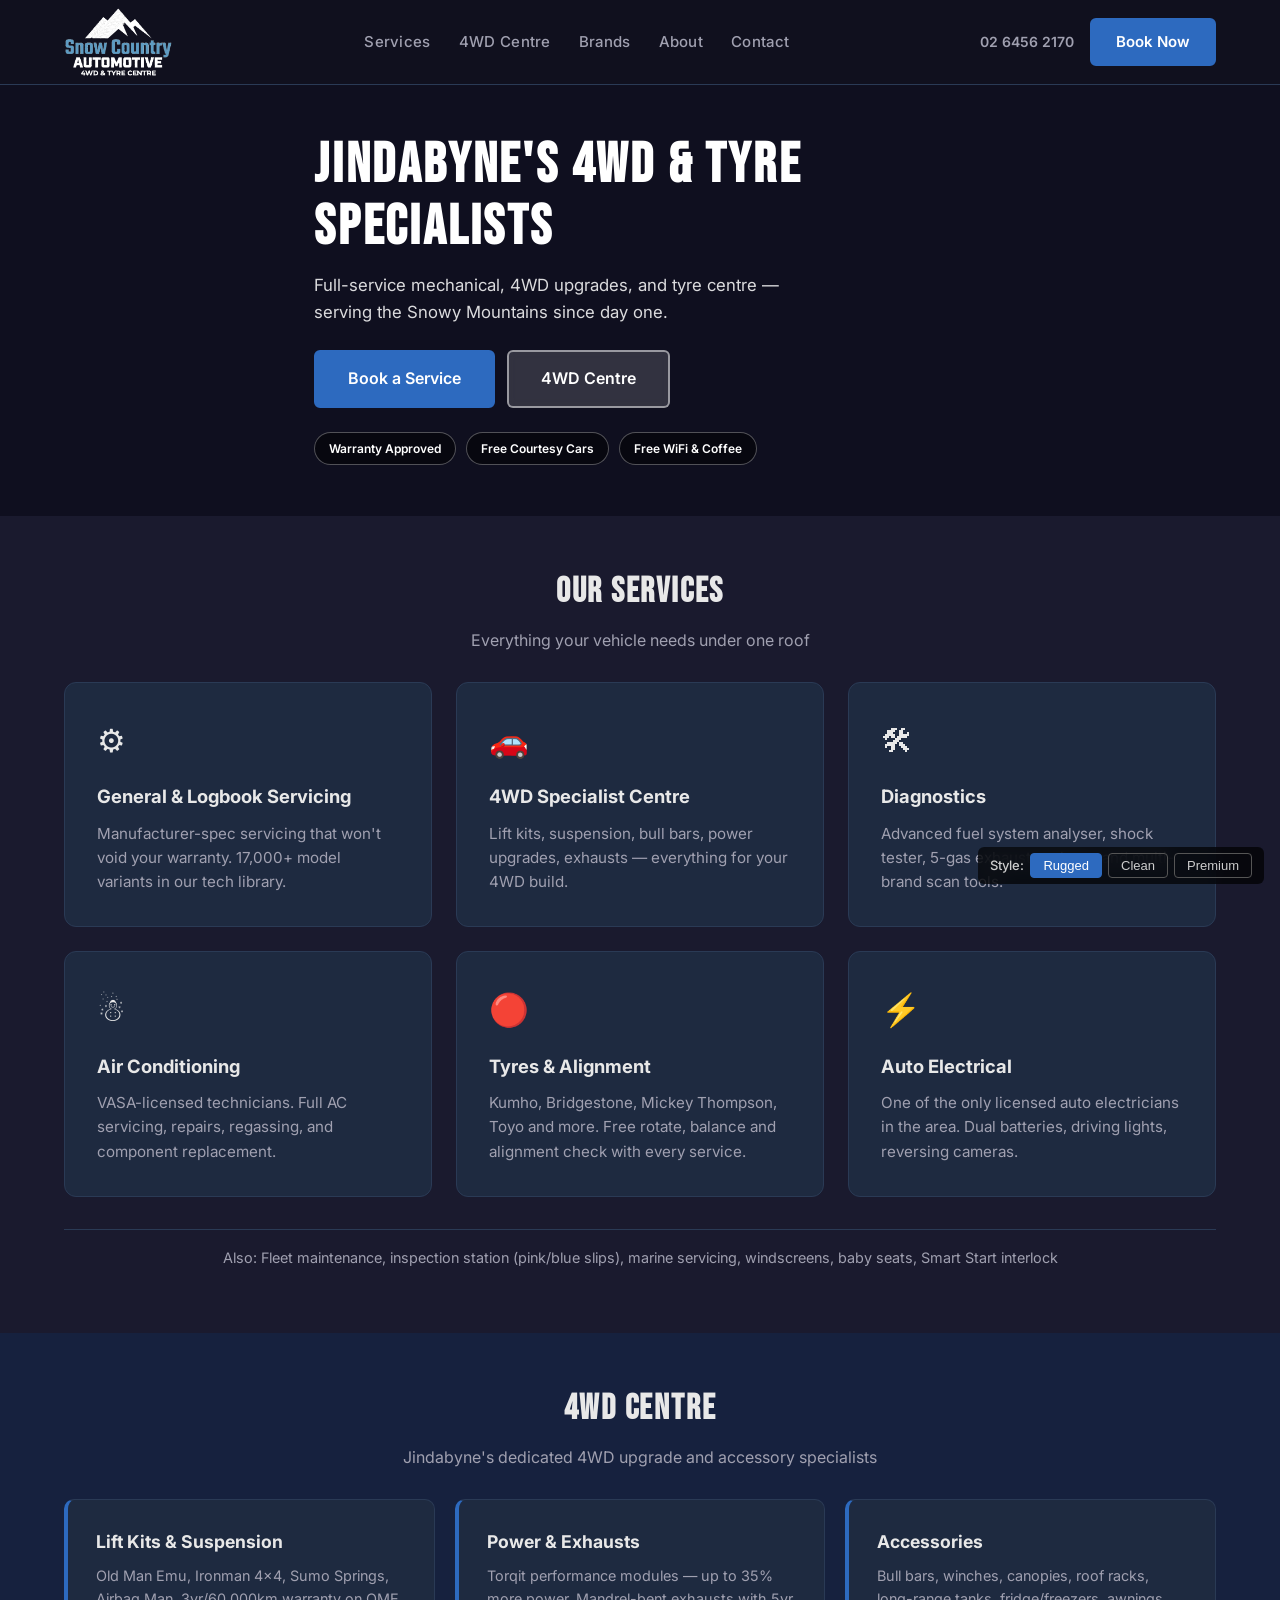
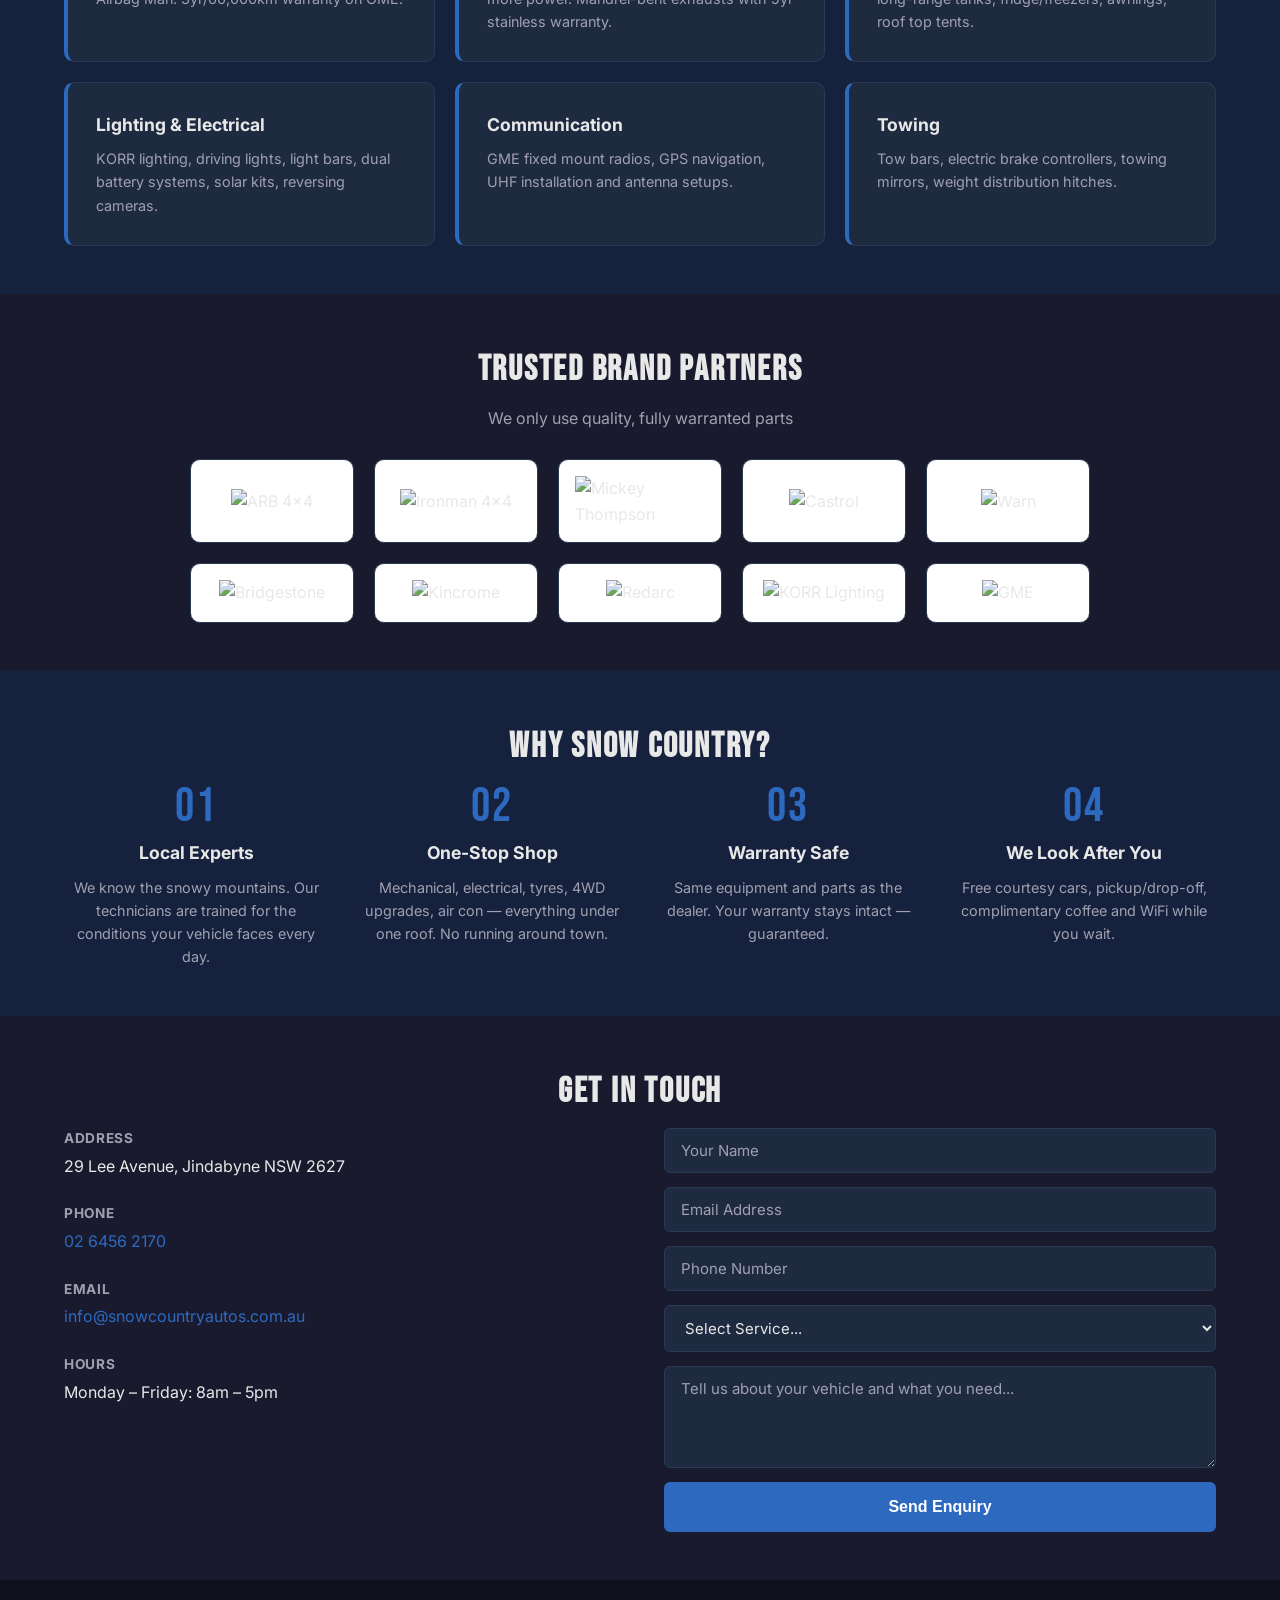
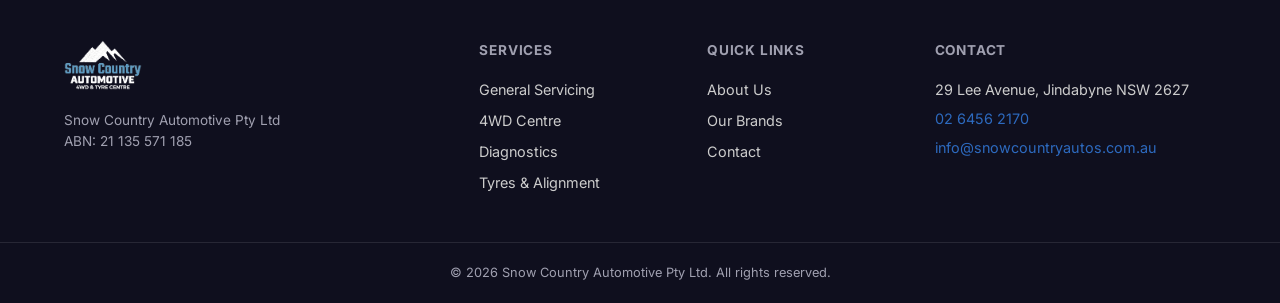
==== index.html @ 6c9a70df "Mentor review: bigger logo, tighter spacing, snowy hero, visible badges/buttons, fix broken logos" ====
<!DOCTYPE html>
<html lang="en">
<head>
  <meta charset="UTF-8">
  <meta name="viewport" content="width=device-width, initial-scale=1.0">
  <title>Snow Country Automotive — 4WD & Tyre Centre</title>
  <link rel="preconnect" href="https://fonts.googleapis.com">
  <link href="https://fonts.googleapis.com/css2?family=Inter:wght@400;500;600;700;800&family=Bebas+Neue&family=Montserrat:wght@400;600;700;800&display=swap" rel="stylesheet">
  <link rel="stylesheet" href="styles.css">
</head>
<body data-theme="rugged">

  <!-- Theme Switcher -->
  <div class="theme-switcher">
    <span class="theme-label">Style:</span>
    <button class="theme-btn active" data-theme="rugged">Rugged</button>
    <button class="theme-btn" data-theme="clean">Clean</button>
    <button class="theme-btn" data-theme="premium">Premium</button>
  </div>

  <!-- Header -->
  <header class="site-header">
    <div class="container header-inner">
      <a href="/" class="logo">
        <img src="assets/logo-white.png" alt="Snow Country Automotive" class="logo-img">
      </a>
      <nav class="main-nav">
        <a href="#services">Services</a>
        <a href="#4wd">4WD Centre</a>
        <a href="#brands">Brands</a>
        <a href="#about">About</a>
        <a href="#contact">Contact</a>
      </nav>
      <div class="header-cta">
        <a href="tel:0264562170" class="phone-link">02 6456 2170</a>
        <a href="#contact" class="btn btn-primary">Book Now</a>
      </div>
      <button class="mobile-menu-btn" aria-label="Menu">
        <span></span><span></span><span></span>
      </button>
    </div>
  </header>

  <!-- Hero -->
  <section class="hero">
    <div class="hero-overlay"></div>
    <div class="container hero-content">
      <h1 class="hero-title">Jindabyne's 4WD &amp; Tyre Specialists</h1>
      <p class="hero-subtitle">Full-service mechanical, 4WD upgrades, and tyre centre — serving the Snowy Mountains since day one.</p>
      <div class="hero-actions">
        <a href="#contact" class="btn btn-primary btn-lg">Book a Service</a>
        <a href="#4wd" class="btn btn-outline btn-lg">4WD Centre</a>
      </div>
      <div class="hero-badges">
        <div class="badge">Warranty Approved</div>
        <div class="badge">Free Courtesy Cars</div>
        <div class="badge">Free WiFi & Coffee</div>
      </div>
    </div>
  </section>

  <!-- Services -->
  <section id="services" class="section">
    <div class="container">
      <h2 class="section-title">Our Services</h2>
      <p class="section-subtitle">Everything your vehicle needs under one roof</p>
      <div class="services-grid">
        <div class="service-card">
          <div class="service-icon">&#9881;</div>
          <h3>General &amp; Logbook Servicing</h3>
          <p>Manufacturer-spec servicing that won't void your warranty. 17,000+ model variants in our tech library.</p>
        </div>
        <div class="service-card">
          <div class="service-icon">&#128663;</div>
          <h3>4WD Specialist Centre</h3>
          <p>Lift kits, suspension, bull bars, power upgrades, exhausts — everything for your 4WD build.</p>
        </div>
        <div class="service-card">
          <div class="service-icon">&#128736;</div>
          <h3>Diagnostics</h3>
          <p>Advanced fuel system analyser, shock tester, 5-gas exhaust analyser, and multi-brand scan tools.</p>
        </div>
        <div class="service-card">
          <div class="service-icon">&#9731;</div>
          <h3>Air Conditioning</h3>
          <p>VASA-licensed technicians. Full AC servicing, repairs, regassing, and component replacement.</p>
        </div>
        <div class="service-card">
          <div class="service-icon">&#128308;</div>
          <h3>Tyres &amp; Alignment</h3>
          <p>Kumho, Bridgestone, Mickey Thompson, Toyo and more. Free rotate, balance and alignment check with every service.</p>
        </div>
        <div class="service-card">
          <div class="service-icon">&#9889;</div>
          <h3>Auto Electrical</h3>
          <p>One of the only licensed auto electricians in the area. Dual batteries, driving lights, reversing cameras.</p>
        </div>
      </div>
      <div class="services-more">
        <p>Also: Fleet maintenance, inspection station (pink/blue slips), marine servicing, windscreens, baby seats, Smart Start interlock</p>
      </div>
    </div>
  </section>

  <!-- 4WD Centre -->
  <section id="4wd" class="section section-alt">
    <div class="container">
      <h2 class="section-title">4WD Centre</h2>
      <p class="section-subtitle">Jindabyne's dedicated 4WD upgrade and accessory specialists</p>
      <div class="fourwd-grid">
        <div class="fourwd-card">
          <h3>Lift Kits &amp; Suspension</h3>
          <p>Old Man Emu, Ironman 4x4, Sumo Springs, Airbag Man. 3yr/60,000km warranty on OME.</p>
        </div>
        <div class="fourwd-card">
          <h3>Power &amp; Exhausts</h3>
          <p>Torqit performance modules — up to 35% more power. Mandrel-bent exhausts with 5yr stainless warranty.</p>
        </div>
        <div class="fourwd-card">
          <h3>Accessories</h3>
          <p>Bull bars, winches, canopies, roof racks, long-range tanks, fridge/freezers, awnings, roof top tents.</p>
        </div>
        <div class="fourwd-card">
          <h3>Lighting &amp; Electrical</h3>
          <p>KORR lighting, driving lights, light bars, dual battery systems, solar kits, reversing cameras.</p>
        </div>
        <div class="fourwd-card">
          <h3>Communication</h3>
          <p>GME fixed mount radios, GPS navigation, UHF installation and antenna setups.</p>
        </div>
        <div class="fourwd-card">
          <h3>Towing</h3>
          <p>Tow bars, electric brake controllers, towing mirrors, weight distribution hitches.</p>
        </div>
      </div>
    </div>
  </section>

  <!-- Brands -->
  <section id="brands" class="section">
    <div class="container">
      <h2 class="section-title">Trusted Brand Partners</h2>
      <p class="section-subtitle">We only use quality, fully warranted parts</p>
      <div class="brands-grid">
        <div class="brand-item">
          <img src="https://www.snowcountryautos.com.au/wp-content/uploads/2015/06/arb-logo.jpg" alt="ARB 4x4">
        </div>
        <div class="brand-item">
          <img src="https://www.snowcountryautos.com.au/wp-content/uploads/2015/06/ironman-4x4-logo.jpg" alt="Ironman 4x4">
        </div>
        <div class="brand-item">
          <img src="https://www.snowcountryautos.com.au/wp-content/uploads/2015/06/mickey-thompson-logo.jpg" alt="Mickey Thompson">
        </div>
        <div class="brand-item">
          <img src="https://www.snowcountryautos.com.au/wp-content/uploads/2015/06/castrol-logo.jpg" alt="Castrol">
        </div>
        <div class="brand-item">
          <img src="https://www.snowcountryautos.com.au/wp-content/uploads/2015/06/warn-logo.jpg" alt="Warn">
        </div>
        <div class="brand-item">
          <img src="https://www.snowcountryautos.com.au/wp-content/uploads/2015/06/bridgestone-logo.jpg" alt="Bridgestone">
        </div>
        <div class="brand-item">
          <img src="https://www.snowcountryautos.com.au/wp-content/uploads/2015/06/kincrome-logo.jpg" alt="Kincrome">
        </div>
        <div class="brand-item">
          <img src="https://www.snowcountryautos.com.au/wp-content/uploads/2015/06/redarc-logo.jpg" alt="Redarc">
        </div>
        <div class="brand-item">
          <img src="https://www.snowcountryautos.com.au/wp-content/uploads/2015/06/korr-logo.jpg" alt="KORR Lighting">
        </div>
        <div class="brand-item">
          <img src="https://www.snowcountryautos.com.au/wp-content/uploads/2015/06/gme-logo.jpg" alt="GME">
        </div>
      </div>
    </div>
  </section>

  <!-- About / Why Choose Us -->
  <section id="about" class="section section-alt">
    <div class="container">
      <h2 class="section-title">Why Snow Country?</h2>
      <div class="why-grid">
        <div class="why-item">
          <div class="why-number">01</div>
          <h3>Local Experts</h3>
          <p>We know the snowy mountains. Our technicians are trained for the conditions your vehicle faces every day.</p>
        </div>
        <div class="why-item">
          <div class="why-number">02</div>
          <h3>One-Stop Shop</h3>
          <p>Mechanical, electrical, tyres, 4WD upgrades, air con — everything under one roof. No running around town.</p>
        </div>
        <div class="why-item">
          <div class="why-number">03</div>
          <h3>Warranty Safe</h3>
          <p>Same equipment and parts as the dealer. Your warranty stays intact — guaranteed.</p>
        </div>
        <div class="why-item">
          <div class="why-number">04</div>
          <h3>We Look After You</h3>
          <p>Free courtesy cars, pickup/drop-off, complimentary coffee and WiFi while you wait.</p>
        </div>
      </div>
    </div>
  </section>

  <!-- Contact -->
  <section id="contact" class="section">
    <div class="container">
      <h2 class="section-title">Get In Touch</h2>
      <div class="contact-grid">
        <div class="contact-info">
          <div class="contact-item">
            <strong>Address</strong>
            <p>29 Lee Avenue, Jindabyne NSW 2627</p>
          </div>
          <div class="contact-item">
            <strong>Phone</strong>
            <p><a href="tel:0264562170">02 6456 2170</a></p>
          </div>
          <div class="contact-item">
            <strong>Email</strong>
            <p><a href="mailto:info@snowcountryautos.com.au">info@snowcountryautos.com.au</a></p>
          </div>
          <div class="contact-item">
            <strong>Hours</strong>
            <p>Monday – Friday: 8am – 5pm</p>
          </div>
        </div>
        <form class="contact-form" onsubmit="event.preventDefault(); alert('Booking form — coming soon!')">
          <input type="text" placeholder="Your Name" required>
          <input type="email" placeholder="Email Address" required>
          <input type="tel" placeholder="Phone Number">
          <select>
            <option value="">Select Service...</option>
            <option>General Service</option>
            <option>Logbook Service</option>
            <option>4WD Upgrade / Accessories</option>
            <option>Tyres & Alignment</option>
            <option>Diagnostics</option>
            <option>Air Conditioning</option>
            <option>Auto Electrical</option>
            <option>Inspection (Pink/Blue Slip)</option>
            <option>Other</option>
          </select>
          <textarea placeholder="Tell us about your vehicle and what you need..." rows="4"></textarea>
          <button type="submit" class="btn btn-primary btn-lg">Send Enquiry</button>
        </form>
      </div>
    </div>
  </section>

  <!-- Footer -->
  <footer class="site-footer">
    <div class="container footer-inner">
      <div class="footer-brand">
        <img src="assets/logo-white.png" alt="Snow Country Automotive" class="footer-logo">
        <p>Snow Country Automotive Pty Ltd<br>ABN: 21 135 571 185</p>
      </div>
      <div class="footer-links">
        <h4>Services</h4>
        <a href="#services">General Servicing</a>
        <a href="#4wd">4WD Centre</a>
        <a href="#services">Diagnostics</a>
        <a href="#services">Tyres & Alignment</a>
      </div>
      <div class="footer-links">
        <h4>Quick Links</h4>
        <a href="#about">About Us</a>
        <a href="#brands">Our Brands</a>
        <a href="#contact">Contact</a>
      </div>
      <div class="footer-contact">
        <h4>Contact</h4>
        <p>29 Lee Avenue, Jindabyne NSW 2627</p>
        <p><a href="tel:0264562170">02 6456 2170</a></p>
        <p><a href="mailto:info@snowcountryautos.com.au">info@snowcountryautos.com.au</a></p>
      </div>
    </div>
    <div class="footer-bottom">
      <div class="container">&copy; 2026 Snow Country Automotive Pty Ltd. All rights reserved.</div>
    </div>
  </footer>

  <script>
    // Theme switcher
    document.querySelectorAll('.theme-btn').forEach(btn => {
      btn.addEventListener('click', () => {
        document.body.setAttribute('data-theme', btn.dataset.theme);
        document.querySelectorAll('.theme-btn').forEach(b => b.classList.remove('active'));
        btn.classList.add('active');
      });
    });

    // Mobile menu
    document.querySelector('.mobile-menu-btn')?.addEventListener('click', function() {
      document.querySelector('.main-nav')?.classList.toggle('open');
      this.classList.toggle('active');
    });
  </script>
</body>
</html>
---- styles.css ----
/* ============================================
   Snow Country Automotive — 3-Theme Mockup
   Themes: Rugged (dark), Clean (light), Premium (bold)
   ============================================ */

/* --- Reset & Base --- */
*, *::before, *::after { box-sizing: border-box; margin: 0; padding: 0; }
html { scroll-behavior: smooth; }
body { font-family: 'Inter', -apple-system, sans-serif; line-height: 1.6; transition: background 0.3s, color 0.3s; }
img { max-width: 100%; height: auto; }
a { text-decoration: none; transition: color 0.2s; }
.container { max-width: 1200px; margin: 0 auto; padding: 0 24px; }

/* --- Theme Variables --- */

/* RUGGED — Dark, mountain, adventure */
[data-theme="rugged"] {
  --bg: #1a1a2e;
  --bg-alt: #16213e;
  --text: #e8e8e8;
  --text-muted: #a0a0b0;
  --primary: #2d6abf;
  --primary-hover: #3b7dd8;
  --accent: #e67e22;
  --card-bg: #1e2a40;
  --card-border: #2a3a55;
  --header-bg: rgba(16, 16, 30, 0.95);
  --hero-overlay: rgba(10, 10, 25, 0.7);
  --footer-bg: #0f0f1e;
  --heading-font: 'Bebas Neue', sans-serif;
  --heading-spacing: 0.05em;
  --badge-bg: rgba(45, 106, 191, 0.2);
  --badge-border: rgba(45, 106, 191, 0.5);
  --input-bg: #1e2a40;
  --input-border: #2a3a55;
}

/* CLEAN — Light, professional, trustworthy */
[data-theme="clean"] {
  --bg: #f8f9fa;
  --bg-alt: #ffffff;
  --text: #2d3436;
  --text-muted: #636e72;
  --primary: #2d6abf;
  --primary-hover: #1e5aaf;
  --accent: #2d6abf;
  --card-bg: #ffffff;
  --card-border: #e0e4e8;
  --header-bg: rgba(255, 255, 255, 0.97);
  --hero-overlay: rgba(0, 0, 0, 0.5);
  --footer-bg: #2d3436;
  --heading-font: 'Montserrat', sans-serif;
  --heading-spacing: -0.01em;
  --badge-bg: rgba(45, 106, 191, 0.1);
  --badge-border: rgba(45, 106, 191, 0.3);
  --input-bg: #ffffff;
  --input-border: #d0d4d8;
}

/* PREMIUM — Bold, high contrast, 4WD brand */
[data-theme="premium"] {
  --bg: #0a0a0a;
  --bg-alt: #141414;
  --text: #ffffff;
  --text-muted: #999999;
  --primary: #ff6b00;
  --primary-hover: #ff8533;
  --accent: #ff6b00;
  --card-bg: #1a1a1a;
  --card-border: #333333;
  --header-bg: rgba(10, 10, 10, 0.97);
  --hero-overlay: rgba(0, 0, 0, 0.6);
  --footer-bg: #050505;
  --heading-font: 'Bebas Neue', sans-serif;
  --heading-spacing: 0.08em;
  --badge-bg: rgba(255, 107, 0, 0.15);
  --badge-border: rgba(255, 107, 0, 0.5);
  --input-bg: #1a1a1a;
  --input-border: #333333;
}

body {
  background: var(--bg);
  color: var(--text);
}

/* --- Theme Switcher --- */
.theme-switcher {
  position: fixed; bottom: 16px; right: 16px; z-index: 1000;
  display: flex; align-items: center; gap: 6px;
  background: rgba(0,0,0,0.7); padding: 6px 12px; border-radius: 6px;
  backdrop-filter: blur(10px); font-size: 12px;
}
.theme-label { color: #ccc; font-size: 13px; font-weight: 500; }
.theme-btn {
  background: transparent; border: 1px solid #555; color: #ccc;
  padding: 4px 12px; border-radius: 4px; cursor: pointer; font-size: 13px;
  transition: all 0.2s;
}
.theme-btn:hover { border-color: #888; color: #fff; }
.theme-btn.active { background: var(--primary); border-color: var(--primary); color: #fff; }

/* --- Header --- */
.site-header {
  position: fixed; top: 0; left: 0; right: 0; z-index: 100;
  background: var(--header-bg); backdrop-filter: blur(12px);
  border-bottom: 1px solid var(--card-border);
}
.header-inner {
  display: flex; align-items: center; justify-content: space-between;
  height: 84px;
}
.logo-img { height: 70px; width: auto; }
.logo { display: flex; align-items: center; }
.main-nav { display: flex; gap: 28px; }
.main-nav a {
  color: var(--text-muted); font-weight: 500; font-size: 15px;
  letter-spacing: 0.02em;
}
.main-nav a:hover { color: var(--primary); }
.header-cta { display: flex; align-items: center; gap: 16px; }
.phone-link { color: var(--text-muted); font-weight: 600; font-size: 14px; }
.phone-link:hover { color: var(--primary); }

/* Buttons */
.btn {
  display: inline-block; padding: 10px 24px; border-radius: 6px;
  font-weight: 600; font-size: 15px; cursor: pointer; border: 2px solid transparent;
  transition: all 0.2s;
}
.btn-primary { background: var(--primary); color: #fff; border-color: var(--primary); }
.btn-primary:hover { background: var(--primary-hover); border-color: var(--primary-hover); }
.btn-outline { background: rgba(255,255,255,0.15); color: #fff; border-color: rgba(255,255,255,0.5); backdrop-filter: blur(4px); }
.btn-outline:hover { background: rgba(255,255,255,0.25); border-color: #fff; color: #fff; }
.btn-lg { padding: 14px 32px; font-size: 16px; }

/* Mobile menu button */
.mobile-menu-btn { display: none; background: none; border: none; cursor: pointer; padding: 8px; }
.mobile-menu-btn span {
  display: block; width: 24px; height: 2px; background: var(--text);
  margin: 5px 0; transition: 0.3s;
}

/* --- Hero --- */
.hero {
  position: relative; min-height: 48vh; display: flex; align-items: center;
  background: url('https://images.unsplash.com/photo-1519944518895-f5544b568fd5?w=1600&q=80') center/cover;
  margin-top: 84px;
}
.hero-overlay {
  position: absolute; inset: 0; background: var(--hero-overlay);
}
.hero-content { position: relative; z-index: 1; max-width: 700px; }
.hero-title {
  font-family: var(--heading-font); font-size: clamp(2rem, 5vw, 3.5rem);
  font-weight: 800; letter-spacing: var(--heading-spacing);
  line-height: 1.1; margin-bottom: 14px; color: #fff;
}
.hero-subtitle {
  font-size: 1.05rem; color: rgba(255,255,255,0.85); margin-bottom: 24px;
  max-width: 500px; line-height: 1.6;
}
.hero-actions { display: flex; gap: 12px; margin-bottom: 24px; flex-wrap: wrap; }
.hero-badges { display: flex; gap: 10px; flex-wrap: wrap; }
.badge {
  padding: 6px 14px; border-radius: 20px; font-size: 12px; font-weight: 600;
  background: rgba(0,0,0,0.5); border: 1px solid rgba(255,255,255,0.3); color: #fff;
  backdrop-filter: blur(4px);
}

/* --- Sections --- */
.section { padding: 48px 0; }
.section-alt { background: var(--bg-alt); }
.section-title {
  font-family: var(--heading-font); font-size: clamp(1.5rem, 3vw, 2.2rem);
  font-weight: 800; letter-spacing: var(--heading-spacing);
  text-align: center; margin-bottom: 8px;
}
.section-subtitle {
  text-align: center; color: var(--text-muted); font-size: 1rem;
  margin-bottom: 28px; max-width: 600px; margin-left: auto; margin-right: auto;
}

/* --- Services Grid --- */
.services-grid {
  display: grid; grid-template-columns: repeat(auto-fit, minmax(320px, 1fr));
  gap: 24px;
}
.service-card {
  background: var(--card-bg); border: 1px solid var(--card-border);
  border-radius: 12px; padding: 32px; transition: transform 0.2s, box-shadow 0.2s;
}
.service-card:hover { transform: translateY(-4px); box-shadow: 0 12px 40px rgba(0,0,0,0.15); }
.service-icon { font-size: 2rem; margin-bottom: 16px; }
.service-card h3 { font-size: 1.15rem; font-weight: 700; margin-bottom: 10px; }
.service-card p { color: var(--text-muted); font-size: 0.95rem; line-height: 1.6; }
.services-more {
  text-align: center; margin-top: 32px; color: var(--text-muted); font-size: 0.9rem;
  padding: 16px; border-top: 1px solid var(--card-border);
}

/* --- 4WD Grid --- */
.fourwd-grid {
  display: grid; grid-template-columns: repeat(auto-fit, minmax(300px, 1fr));
  gap: 20px;
}
.fourwd-card {
  background: var(--card-bg); border: 1px solid var(--card-border);
  border-radius: 10px; padding: 28px;
  border-left: 4px solid var(--primary);
}
.fourwd-card h3 { font-size: 1.1rem; font-weight: 700; margin-bottom: 8px; }
.fourwd-card p { color: var(--text-muted); font-size: 0.9rem; line-height: 1.6; }

/* --- Brands Grid --- */
.brands-grid {
  display: grid; grid-template-columns: repeat(5, 1fr); gap: 20px;
  max-width: 900px; margin: 0 auto;
}
.brand-item {
  background: #fff; border-radius: 10px; padding: 16px;
  display: flex; align-items: center; justify-content: center;
  border: 1px solid var(--card-border);
}
.brand-item img { max-height: 50px; max-width: 100%; object-fit: contain; filter: grayscale(30%); transition: filter 0.2s; }
.brand-item:hover img { filter: grayscale(0%); }
@media (max-width: 768px) { .brands-grid { grid-template-columns: repeat(3, 1fr); } }

/* --- Why Grid --- */
.why-grid {
  display: grid; grid-template-columns: repeat(auto-fit, minmax(250px, 1fr));
  gap: 32px;
}
.why-item { text-align: center; }
.why-number {
  font-family: var(--heading-font); font-size: 3rem; color: var(--primary);
  letter-spacing: 0.05em; line-height: 1;
}
.why-item h3 { font-size: 1.1rem; font-weight: 700; margin: 8px 0; }
.why-item p { color: var(--text-muted); font-size: 0.9rem; }

/* --- Contact --- */
.contact-grid {
  display: grid; grid-template-columns: 1fr 1fr; gap: 48px;
}
.contact-item { margin-bottom: 24px; }
.contact-item strong { display: block; font-size: 0.85rem; color: var(--text-muted); text-transform: uppercase; letter-spacing: 0.05em; margin-bottom: 4px; }
.contact-item a { color: var(--primary); }
.contact-item a:hover { text-decoration: underline; }
.contact-form { display: flex; flex-direction: column; gap: 14px; }
.contact-form input, .contact-form select, .contact-form textarea {
  background: var(--input-bg); border: 1px solid var(--input-border);
  color: var(--text); padding: 12px 16px; border-radius: 6px; font-size: 15px;
  font-family: inherit;
}
.contact-form input::placeholder, .contact-form textarea::placeholder { color: var(--text-muted); }
.contact-form select { cursor: pointer; }

/* --- Footer --- */
.site-footer { background: var(--footer-bg); padding: 60px 0 0; }
.footer-inner {
  display: grid; grid-template-columns: 2fr 1fr 1fr 1.5fr; gap: 40px;
}
.footer-logo { height: 50px; width: auto; margin-bottom: 12px; }
.footer-brand p { color: var(--text-muted); font-size: 0.85rem; }
.footer-links h4, .footer-contact h4 {
  font-size: 0.85rem; text-transform: uppercase; letter-spacing: 0.06em;
  margin-bottom: 16px; color: var(--text-muted);
}
.footer-links a {
  display: block; color: #ccc; font-size: 0.9rem; margin-bottom: 8px;
}
.footer-links a:hover { color: var(--primary); }
.footer-contact p { color: #ccc; font-size: 0.9rem; margin-bottom: 6px; }
.footer-contact a { color: var(--primary); }
.footer-bottom {
  margin-top: 40px; padding: 20px 0; border-top: 1px solid rgba(255,255,255,0.1);
  color: var(--text-muted); font-size: 0.8rem; text-align: center;
}

/* --- Clean theme overrides --- */
[data-theme="clean"] .footer-links a { color: #ccc; }
[data-theme="clean"] .site-footer { color: #e0e0e0; }
[data-theme="clean"] .hero-title { text-shadow: 0 2px 20px rgba(0,0,0,0.4); }

/* --- Mobile --- */
@media (max-width: 768px) {
  .main-nav { display: none; flex-direction: column; position: absolute; top: 72px; left: 0; right: 0; background: var(--header-bg); padding: 20px; gap: 16px; border-bottom: 1px solid var(--card-border); }
  .main-nav.open { display: flex; }
  .header-cta { display: none; }
  .mobile-menu-btn { display: block; }
  .hero { min-height: 40vh; margin-top: 84px; }
  .hero-title { font-size: 2.2rem; }
  .contact-grid { grid-template-columns: 1fr; }
  .footer-inner { grid-template-columns: 1fr 1fr; }
  .services-grid { grid-template-columns: 1fr; }
  .theme-switcher { bottom: 12px; right: 12px; }
}
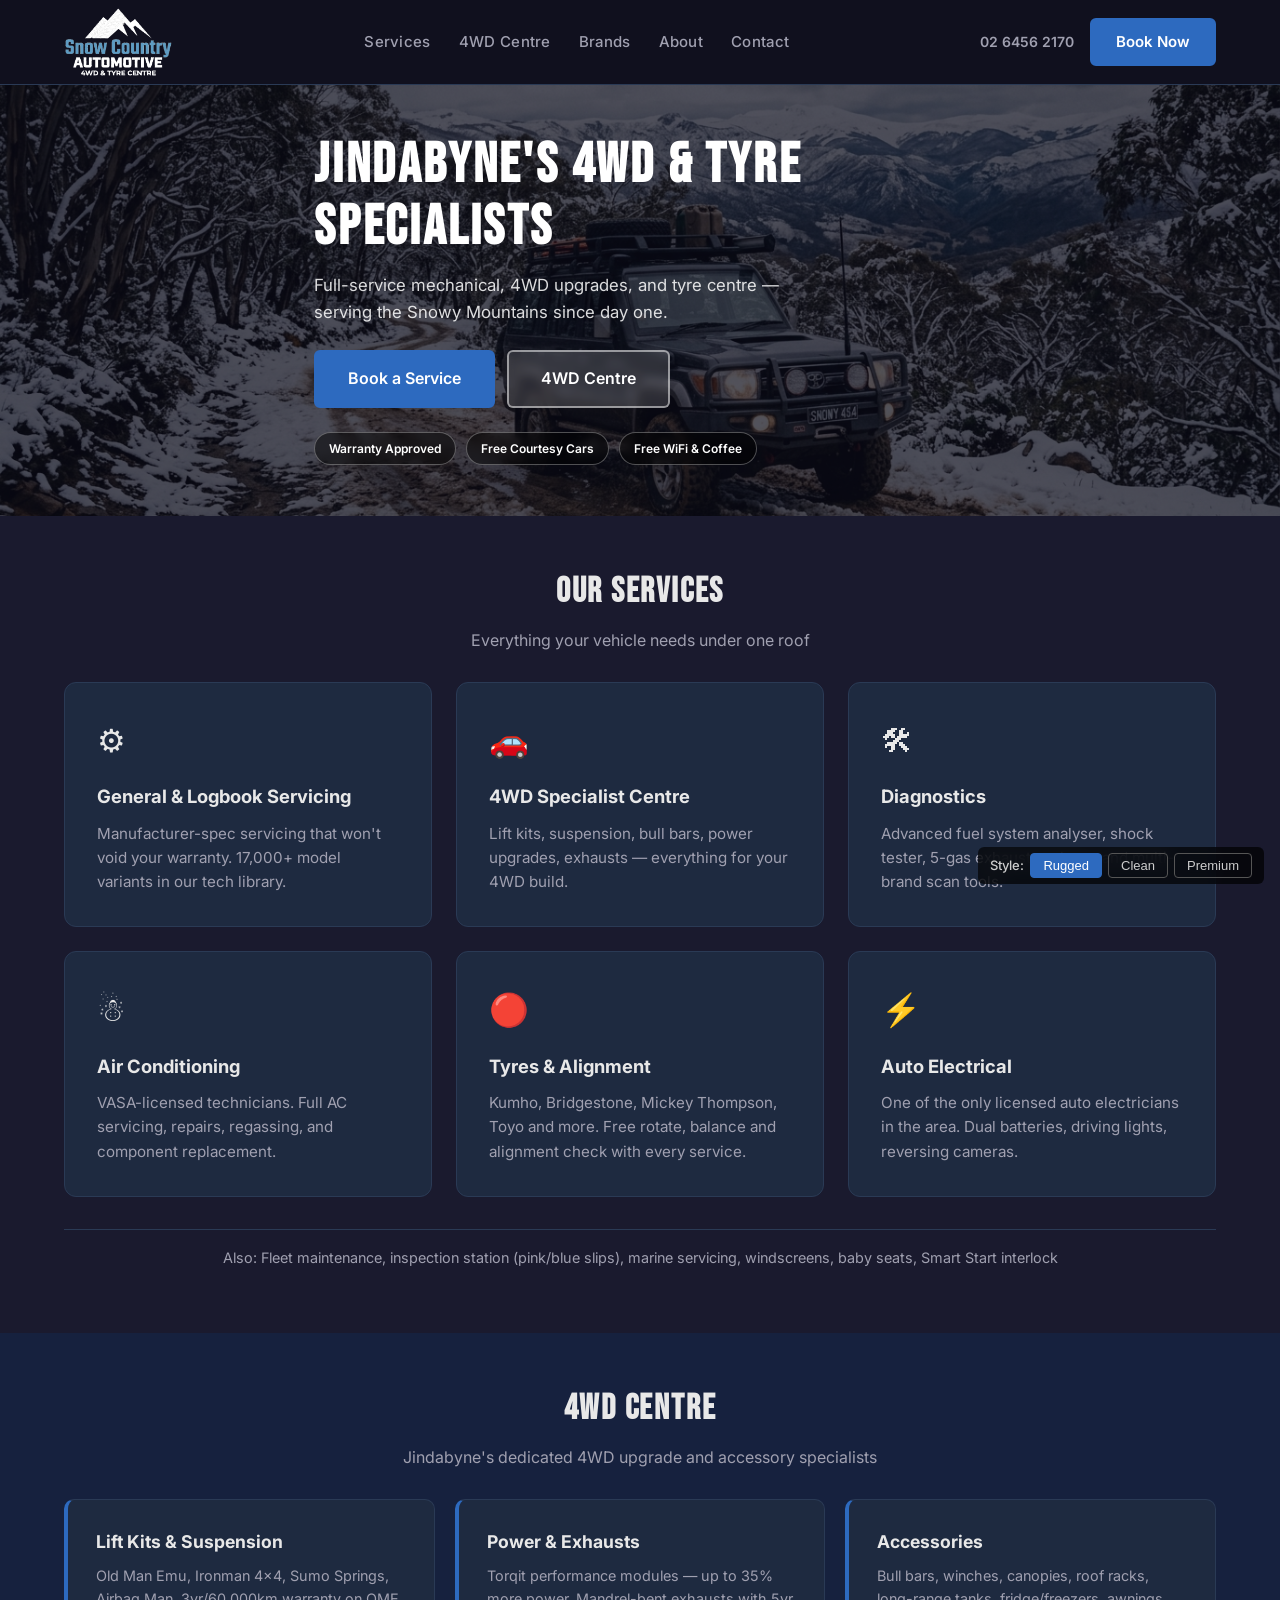
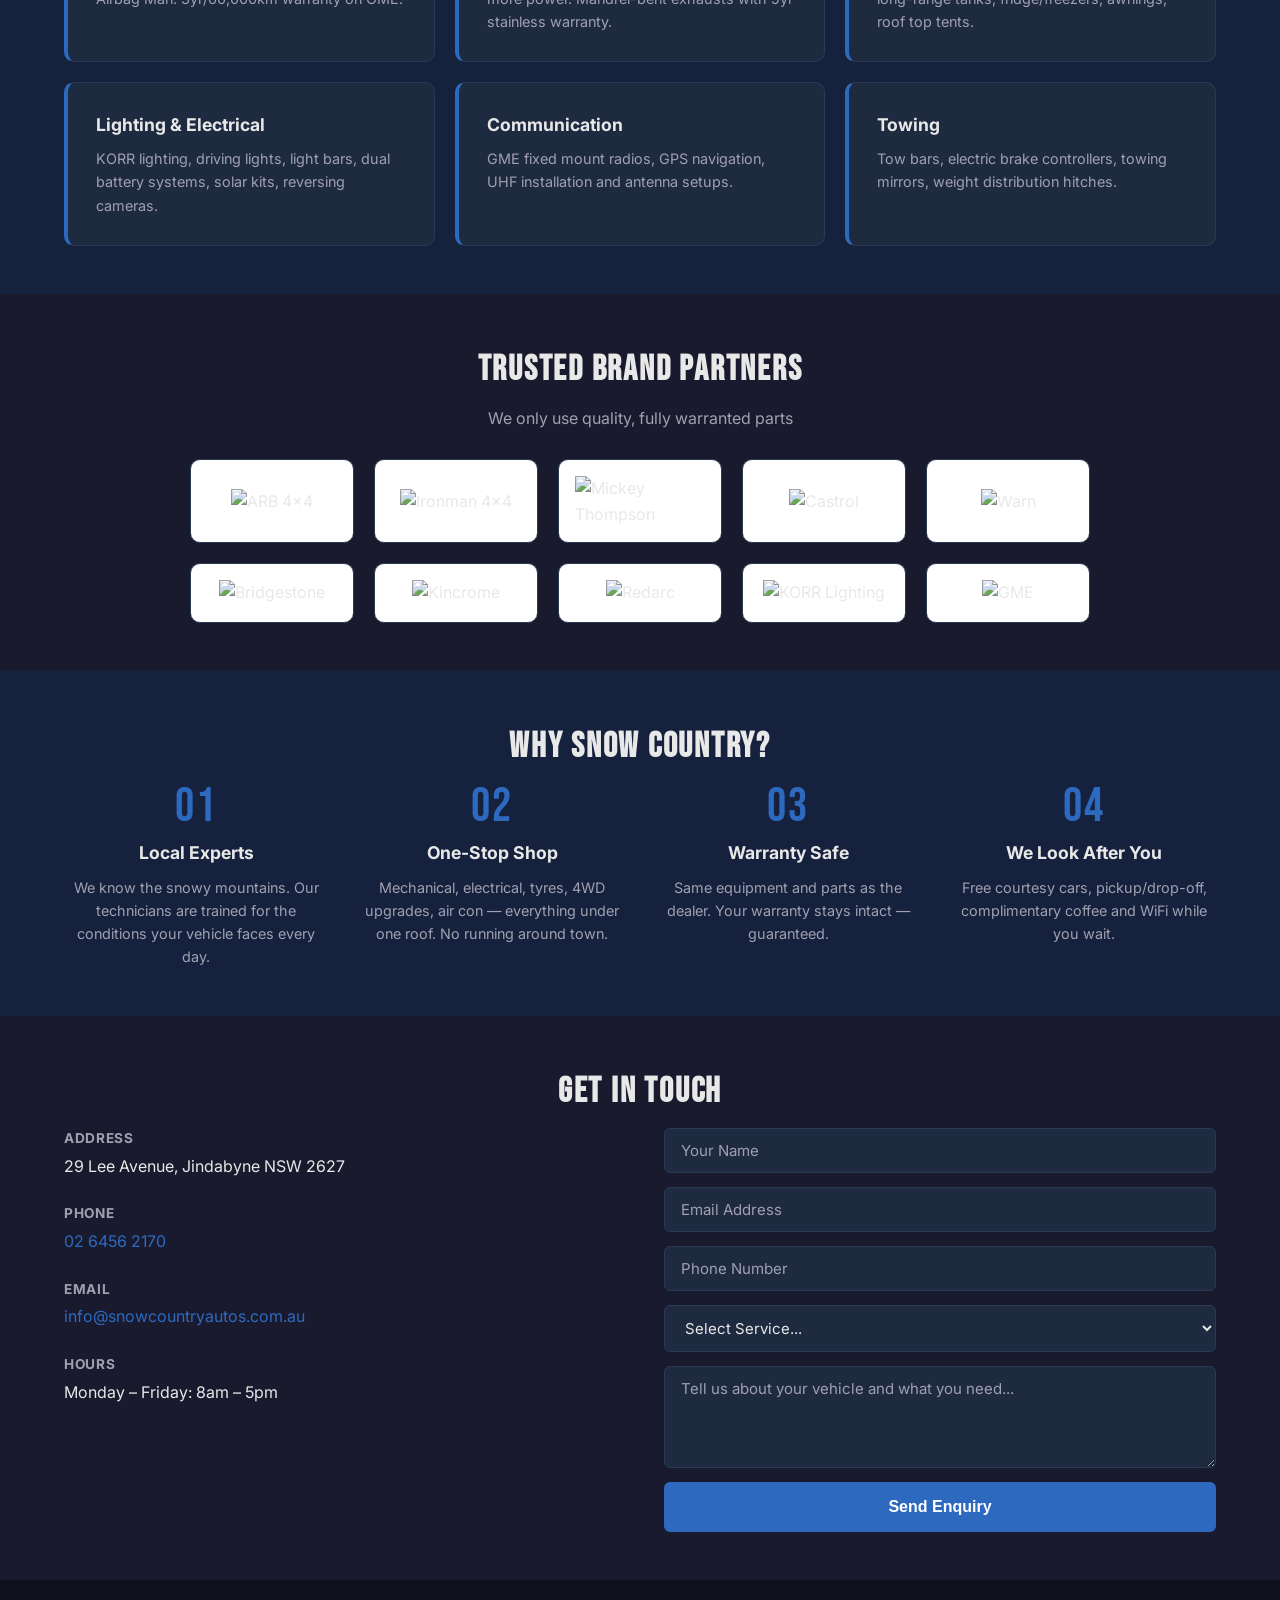
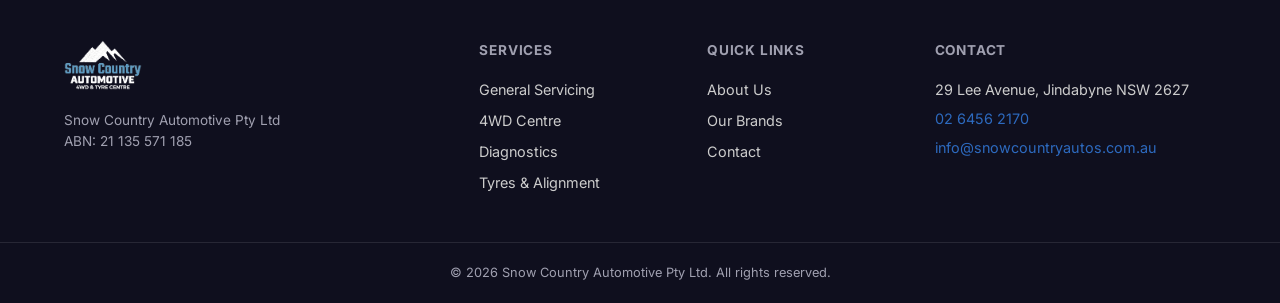
==== commit 5c47a6c2: "Add favicon and apple-touch-icon from logo mountain icon" ====
--- a/index.html
+++ b/index.html
@@ -4,6 +4,8 @@
   <meta charset="UTF-8">
   <meta name="viewport" content="width=device-width, initial-scale=1.0">
   <title>Snow Country Automotive — 4WD & Tyre Centre</title>
+  <link rel="icon" href="favicon.ico" type="image/x-icon">
+  <link rel="apple-touch-icon" href="apple-touch-icon.png">
   <link rel="preconnect" href="https://fonts.googleapis.com">
   <link href="https://fonts.googleapis.com/css2?family=Inter:wght@400;500;600;700;800&family=Bebas+Neue&family=Montserrat:wght@400;600;700;800&display=swap" rel="stylesheet">
   <link rel="stylesheet" href="styles.css">
--- a/styles.css
+++ b/styles.css
@@ -144,7 +144,7 @@
 /* --- Hero --- */
 .hero {
   position: relative; min-height: 48vh; display: flex; align-items: center;
-  background: url('https://images.unsplash.com/photo-1519944518895-f5544b568fd5?w=1600&q=80') center/cover;
+  background: url('assets/hero.jpg') center/cover;
   margin-top: 84px;
 }
 .hero-overlay {
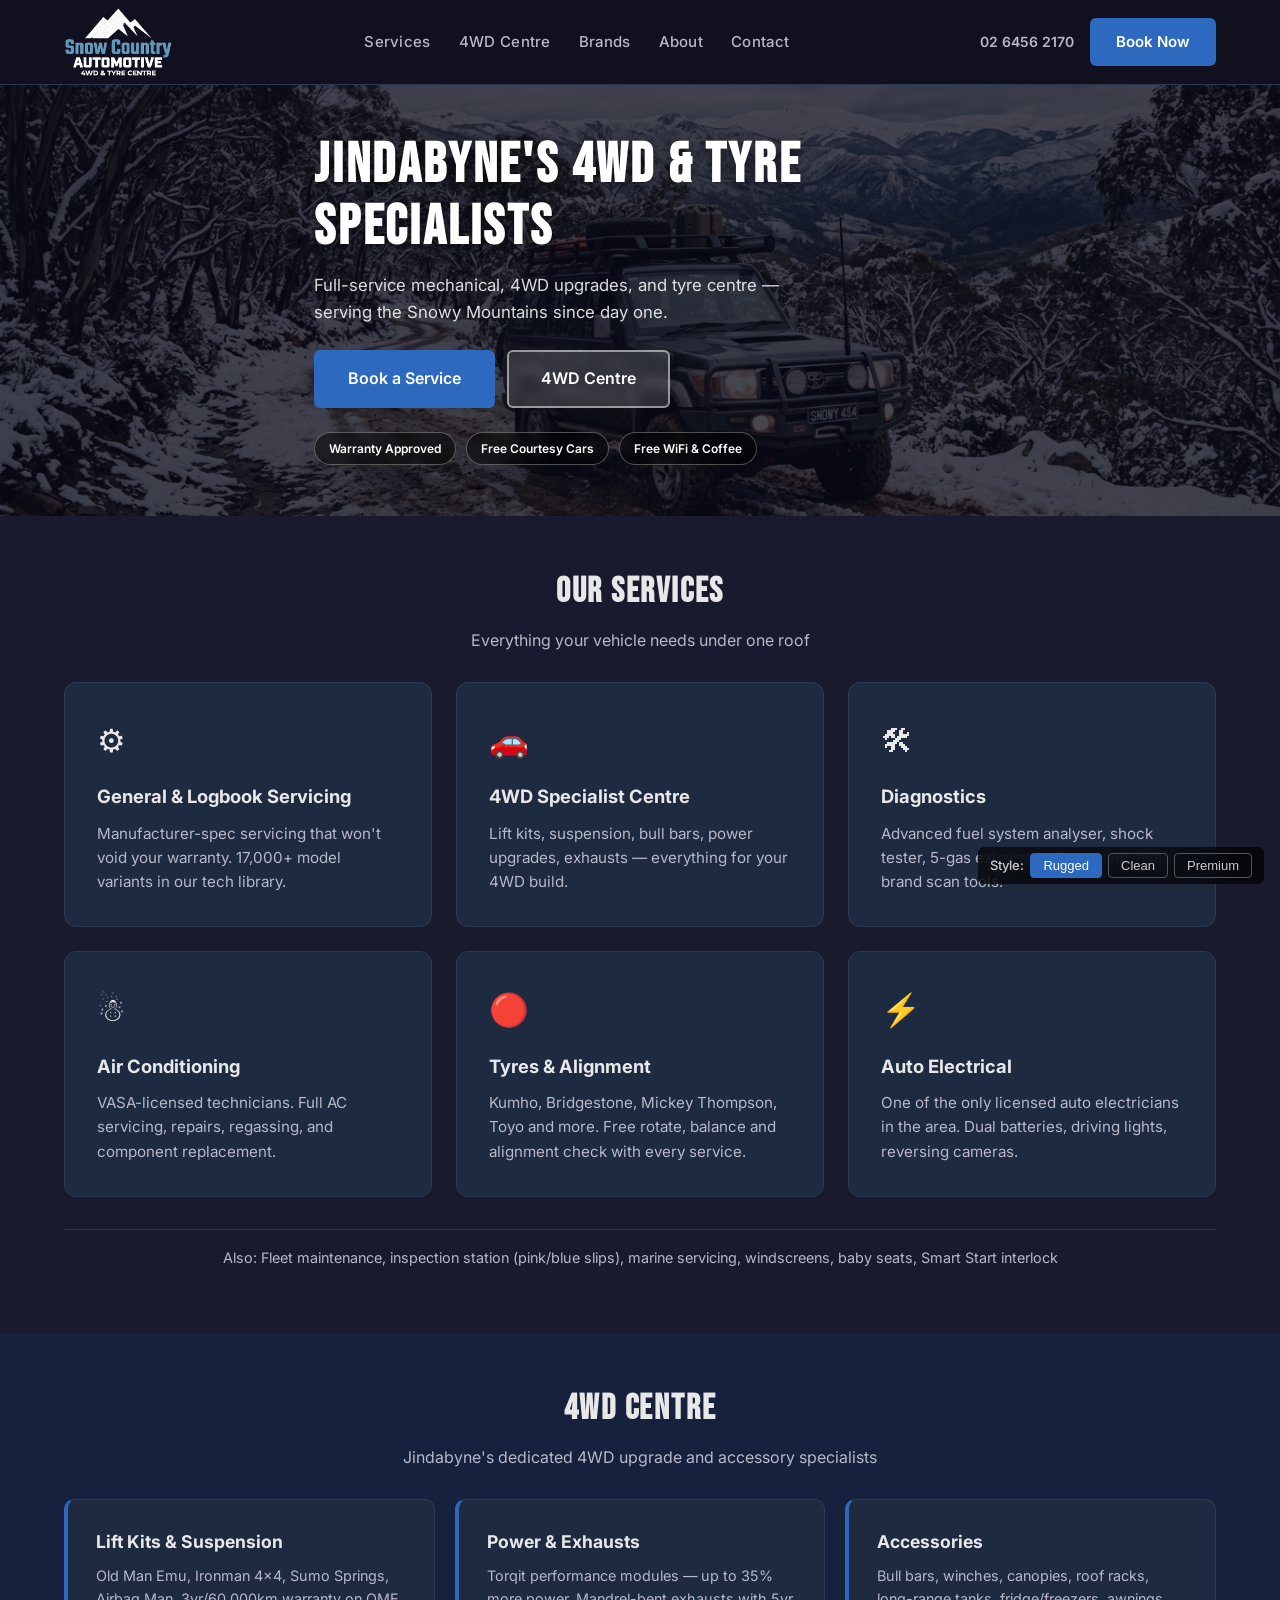
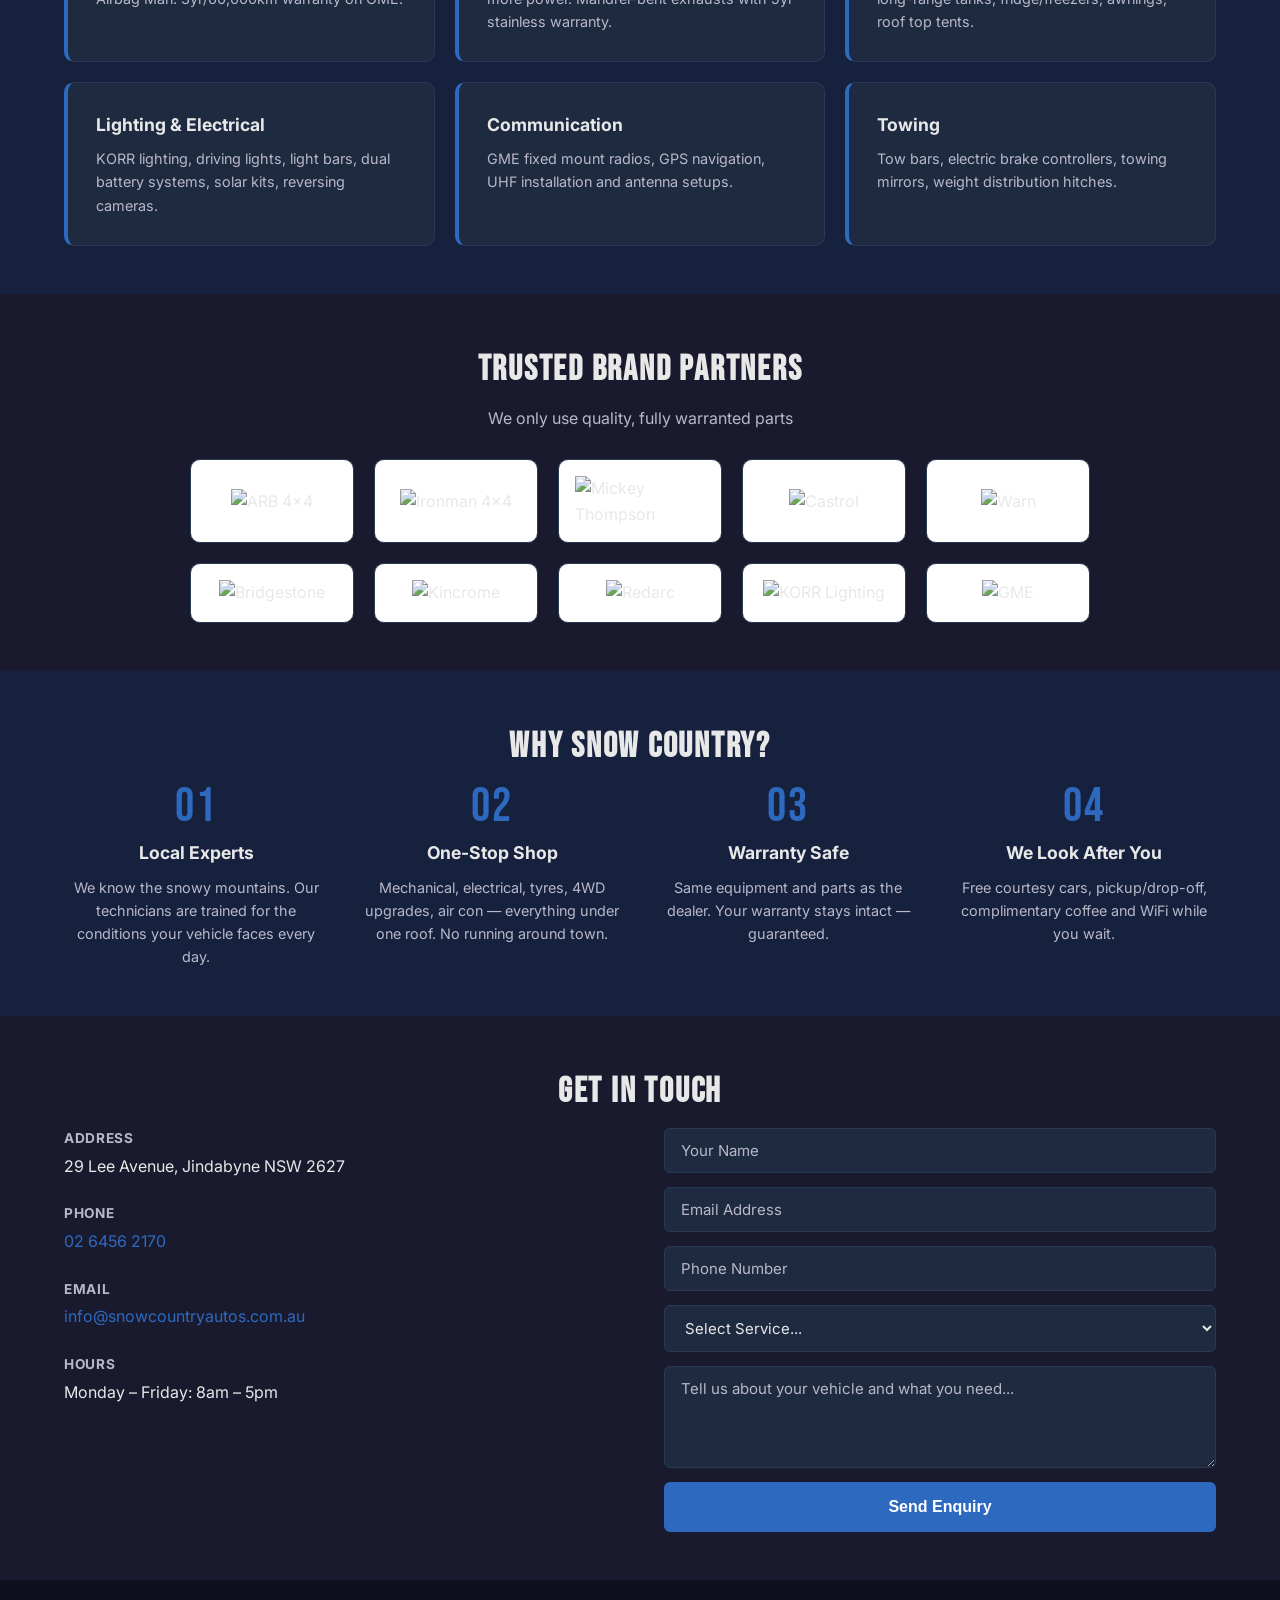
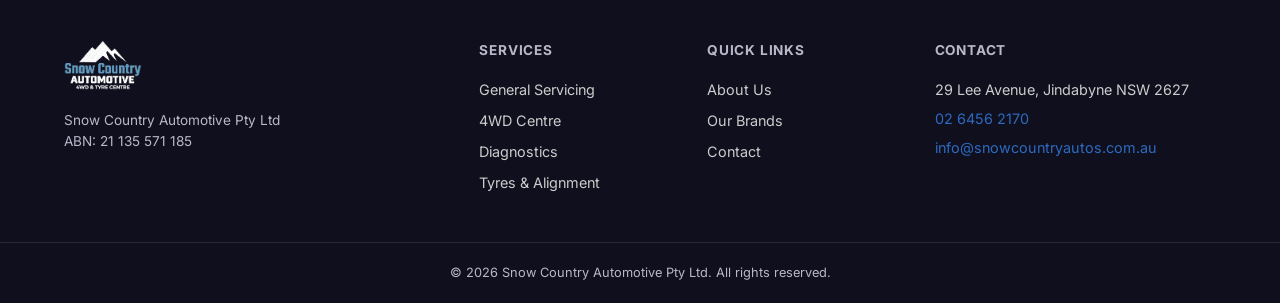
==== commit 7e1f2c2c: "Mentor fixes: contrast WCAG AA, mobile form-first, hero text-shadow, select a11y" ====
--- a/index.html
+++ b/index.html
@@ -35,7 +35,7 @@
       </nav>
       <div class="header-cta">
         <a href="tel:0264562170" class="phone-link">02 6456 2170</a>
-        <a href="#contact" class="btn btn-primary">Book Now</a>
+        <a href="book.html" class="btn btn-primary">Book Now</a>
       </div>
       <button class="mobile-menu-btn" aria-label="Menu">
         <span></span><span></span><span></span>
@@ -50,7 +50,7 @@
       <h1 class="hero-title">Jindabyne's 4WD &amp; Tyre Specialists</h1>
       <p class="hero-subtitle">Full-service mechanical, 4WD upgrades, and tyre centre — serving the Snowy Mountains since day one.</p>
       <div class="hero-actions">
-        <a href="#contact" class="btn btn-primary btn-lg">Book a Service</a>
+        <a href="book.html" class="btn btn-primary btn-lg">Book a Service</a>
         <a href="#4wd" class="btn btn-outline btn-lg">4WD Centre</a>
       </div>
       <div class="hero-badges">
@@ -234,7 +234,7 @@
           <input type="text" placeholder="Your Name" required>
           <input type="email" placeholder="Email Address" required>
           <input type="tel" placeholder="Phone Number">
-          <select>
+          <select aria-label="Select service type">
             <option value="">Select Service...</option>
             <option>General Service</option>
             <option>Logbook Service</option>
--- a/styles.css
+++ b/styles.css
@@ -18,14 +18,14 @@
   --bg: #1a1a2e;
   --bg-alt: #16213e;
   --text: #e8e8e8;
-  --text-muted: #a0a0b0;
+  --text-muted: #b8b8c8;
   --primary: #2d6abf;
   --primary-hover: #3b7dd8;
   --accent: #e67e22;
   --card-bg: #1e2a40;
   --card-border: #2a3a55;
   --header-bg: rgba(16, 16, 30, 0.95);
-  --hero-overlay: rgba(10, 10, 25, 0.7);
+  --hero-overlay: rgba(10, 10, 25, 0.75);
   --footer-bg: #0f0f1e;
   --heading-font: 'Bebas Neue', sans-serif;
   --heading-spacing: 0.05em;
@@ -154,7 +154,7 @@
 .hero-title {
   font-family: var(--heading-font); font-size: clamp(2rem, 5vw, 3.5rem);
   font-weight: 800; letter-spacing: var(--heading-spacing);
-  line-height: 1.1; margin-bottom: 14px; color: #fff;
+  line-height: 1.1; margin-bottom: 14px; color: #fff; text-shadow: 0 2px 12px rgba(0,0,0,0.5);
 }
 .hero-subtitle {
   font-size: 1.05rem; color: rgba(255,255,255,0.85); margin-bottom: 24px;
@@ -294,5 +294,5 @@
   .contact-grid { grid-template-columns: 1fr; }
   .footer-inner { grid-template-columns: 1fr 1fr; }
   .services-grid { grid-template-columns: 1fr; }
-  .theme-switcher { bottom: 12px; right: 12px; }
-}
+  .theme-switcher { bottom: 12px; right: 12px; font-size: 11px; padding: 4px 8px; opacity: 0.7; }
+}
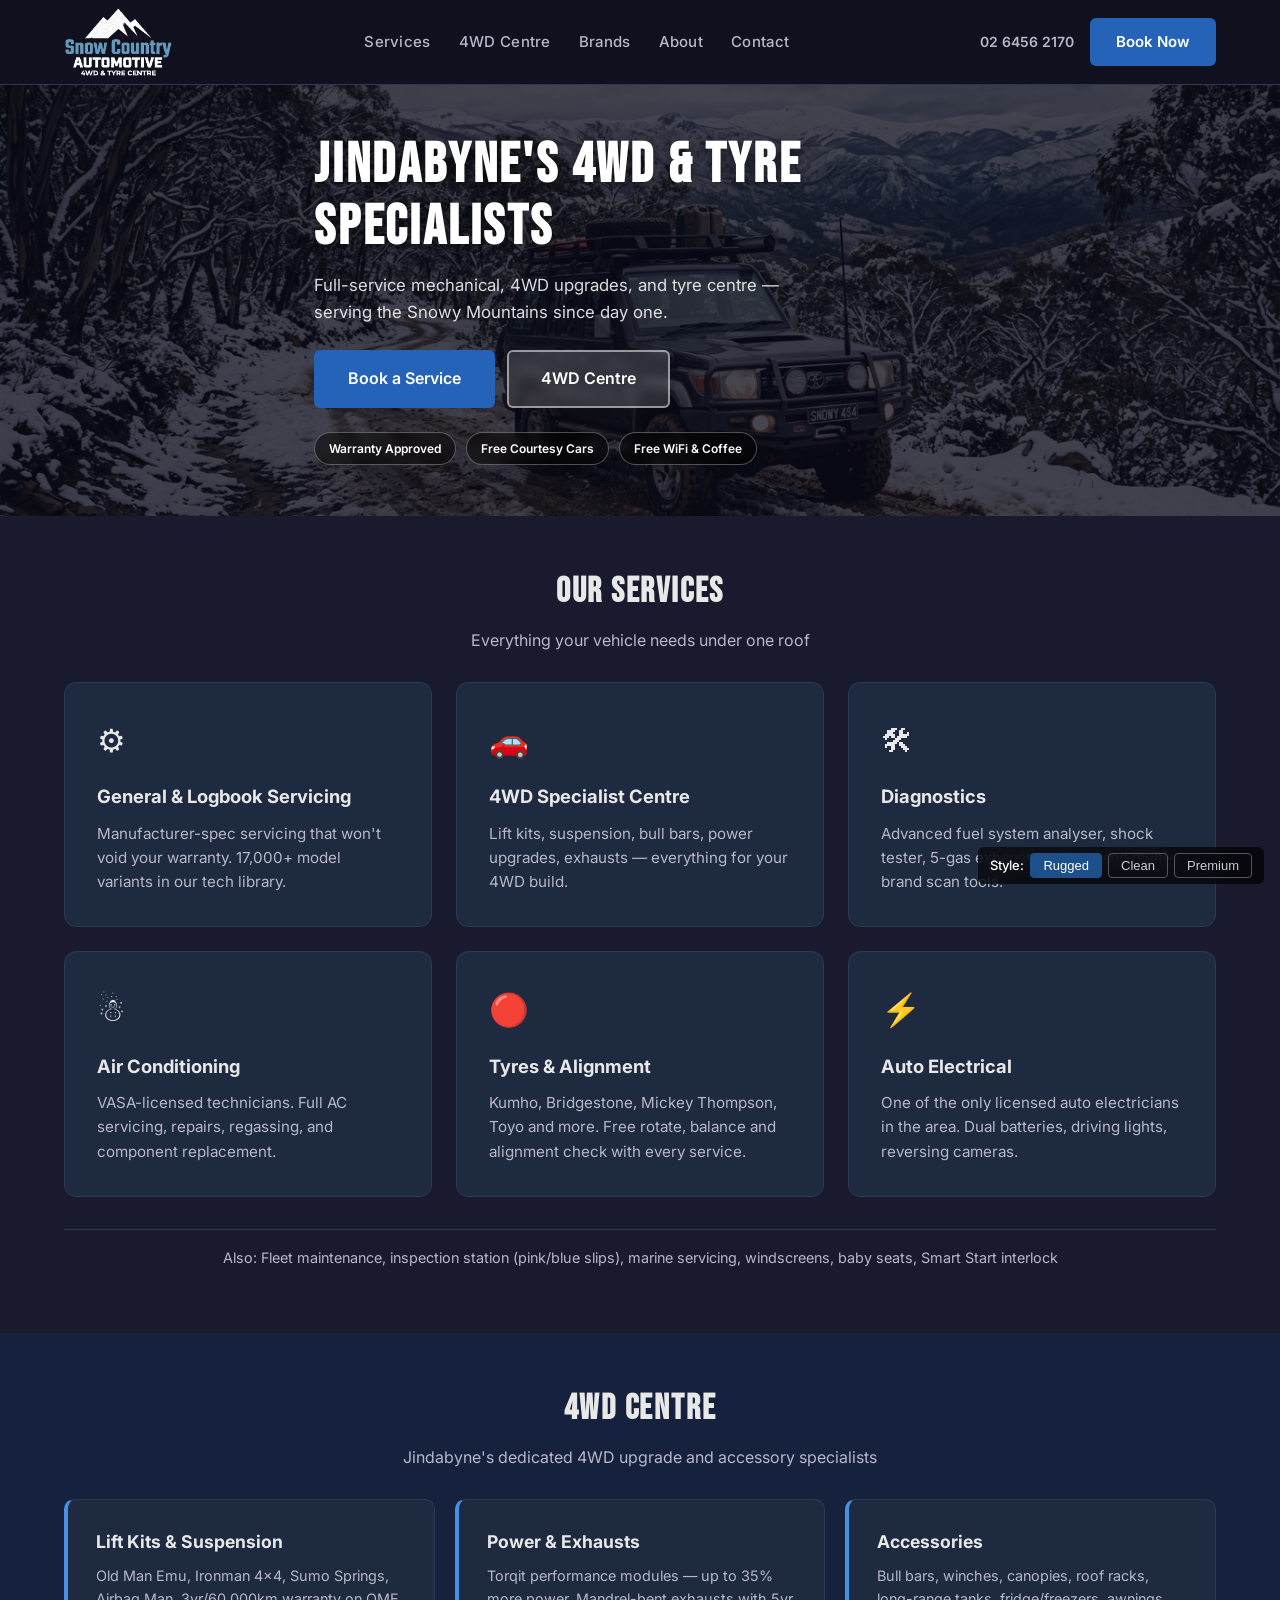
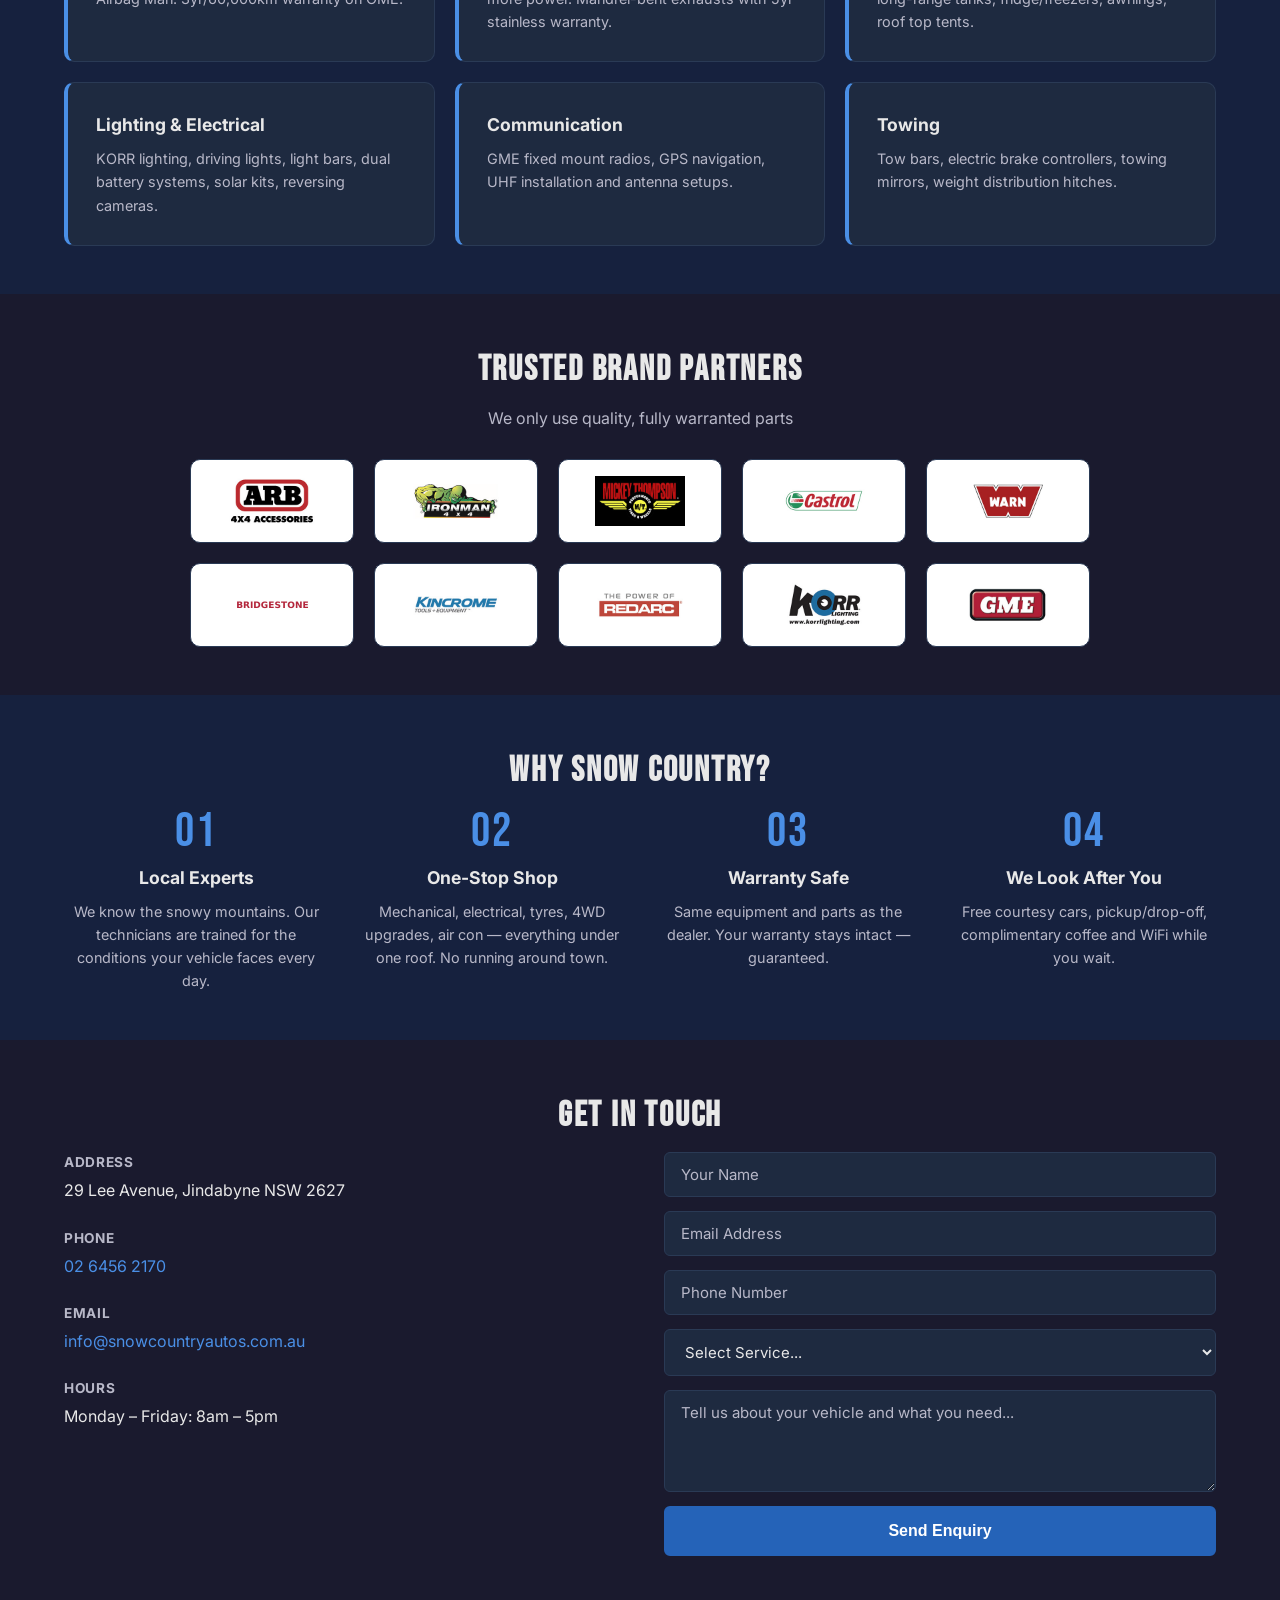
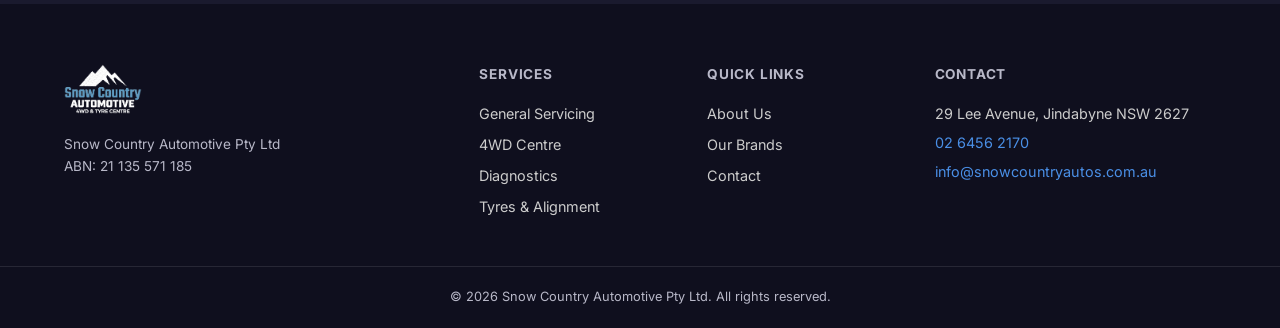
==== commit a400e0fc: "Fix: broken Bridgestone logo + self-host all brand images - Bridgestone logo was 404 on old WordPres" ====
--- a/index.html
+++ b/index.html
@@ -145,34 +145,34 @@
       <p class="section-subtitle">We only use quality, fully warranted parts</p>
       <div class="brands-grid">
         <div class="brand-item">
-          <img src="https://www.snowcountryautos.com.au/wp-content/uploads/2015/06/arb-logo.jpg" alt="ARB 4x4">
-        </div>
-        <div class="brand-item">
-          <img src="https://www.snowcountryautos.com.au/wp-content/uploads/2015/06/ironman-4x4-logo.jpg" alt="Ironman 4x4">
-        </div>
-        <div class="brand-item">
-          <img src="https://www.snowcountryautos.com.au/wp-content/uploads/2015/06/mickey-thompson-logo.jpg" alt="Mickey Thompson">
-        </div>
-        <div class="brand-item">
-          <img src="https://www.snowcountryautos.com.au/wp-content/uploads/2015/06/castrol-logo.jpg" alt="Castrol">
-        </div>
-        <div class="brand-item">
-          <img src="https://www.snowcountryautos.com.au/wp-content/uploads/2015/06/warn-logo.jpg" alt="Warn">
-        </div>
-        <div class="brand-item">
-          <img src="https://www.snowcountryautos.com.au/wp-content/uploads/2015/06/bridgestone-logo.jpg" alt="Bridgestone">
-        </div>
-        <div class="brand-item">
-          <img src="https://www.snowcountryautos.com.au/wp-content/uploads/2015/06/kincrome-logo.jpg" alt="Kincrome">
-        </div>
-        <div class="brand-item">
-          <img src="https://www.snowcountryautos.com.au/wp-content/uploads/2015/06/redarc-logo.jpg" alt="Redarc">
-        </div>
-        <div class="brand-item">
-          <img src="https://www.snowcountryautos.com.au/wp-content/uploads/2015/06/korr-logo.jpg" alt="KORR Lighting">
-        </div>
-        <div class="brand-item">
-          <img src="https://www.snowcountryautos.com.au/wp-content/uploads/2015/06/gme-logo.jpg" alt="GME">
+          <img src="assets/brands/arb-logo.jpg" alt="ARB 4x4">
+        </div>
+        <div class="brand-item">
+          <img src="assets/brands/ironman-4x4-logo.jpg" alt="Ironman 4x4">
+        </div>
+        <div class="brand-item">
+          <img src="assets/brands/mickey-thompson-logo.jpg" alt="Mickey Thompson">
+        </div>
+        <div class="brand-item">
+          <img src="assets/brands/castrol-logo.jpg" alt="Castrol">
+        </div>
+        <div class="brand-item">
+          <img src="assets/brands/warn-logo.jpg" alt="Warn">
+        </div>
+        <div class="brand-item">
+          <img src="assets/brands/bridgestone-logo.jpg" alt="Bridgestone">
+        </div>
+        <div class="brand-item">
+          <img src="assets/brands/kincrome-logo.jpg" alt="Kincrome">
+        </div>
+        <div class="brand-item">
+          <img src="assets/brands/redarc-logo.jpg" alt="Redarc">
+        </div>
+        <div class="brand-item">
+          <img src="assets/brands/korr-logo.jpg" alt="KORR Lighting">
+        </div>
+        <div class="brand-item">
+          <img src="assets/brands/gme-logo.jpg" alt="GME">
         </div>
       </div>
     </div>
--- a/styles.css
+++ b/styles.css
@@ -19,8 +19,8 @@
   --bg-alt: #16213e;
   --text: #e8e8e8;
   --text-muted: #b8b8c8;
-  --primary: #2d6abf;
-  --primary-hover: #3b7dd8;
+  --primary: #4a8fe6;
+  --primary-hover: #5da0f0;
   --accent: #e67e22;
   --card-bg: #1e2a40;
   --card-border: #2a3a55;
@@ -91,14 +91,14 @@
   background: rgba(0,0,0,0.7); padding: 6px 12px; border-radius: 6px;
   backdrop-filter: blur(10px); font-size: 12px;
 }
-.theme-label { color: #ccc; font-size: 13px; font-weight: 500; }
+.theme-label { color: #fff; font-size: 13px; font-weight: 500; }
 .theme-btn {
   background: transparent; border: 1px solid #555; color: #ccc;
   padding: 4px 12px; border-radius: 4px; cursor: pointer; font-size: 13px;
   transition: all 0.2s;
 }
 .theme-btn:hover { border-color: #888; color: #fff; }
-.theme-btn.active { background: var(--primary); border-color: var(--primary); color: #fff; }
+.theme-btn.active { background: #1d4f8a; border-color: #1d4f8a; color: #fff; }
 
 /* --- Header --- */
 .site-header {
@@ -128,8 +128,8 @@
   font-weight: 600; font-size: 15px; cursor: pointer; border: 2px solid transparent;
   transition: all 0.2s;
 }
-.btn-primary { background: var(--primary); color: #fff; border-color: var(--primary); }
-.btn-primary:hover { background: var(--primary-hover); border-color: var(--primary-hover); }
+.btn-primary { background: #2563b8; color: #fff; border-color: #2563b8; }
+.btn-primary:hover { background: #1d5aab; border-color: #1d5aab; }
 .btn-outline { background: rgba(255,255,255,0.15); color: #fff; border-color: rgba(255,255,255,0.5); backdrop-filter: blur(4px); }
 .btn-outline:hover { background: rgba(255,255,255,0.25); border-color: #fff; color: #fff; }
 .btn-lg { padding: 14px 32px; font-size: 16px; }
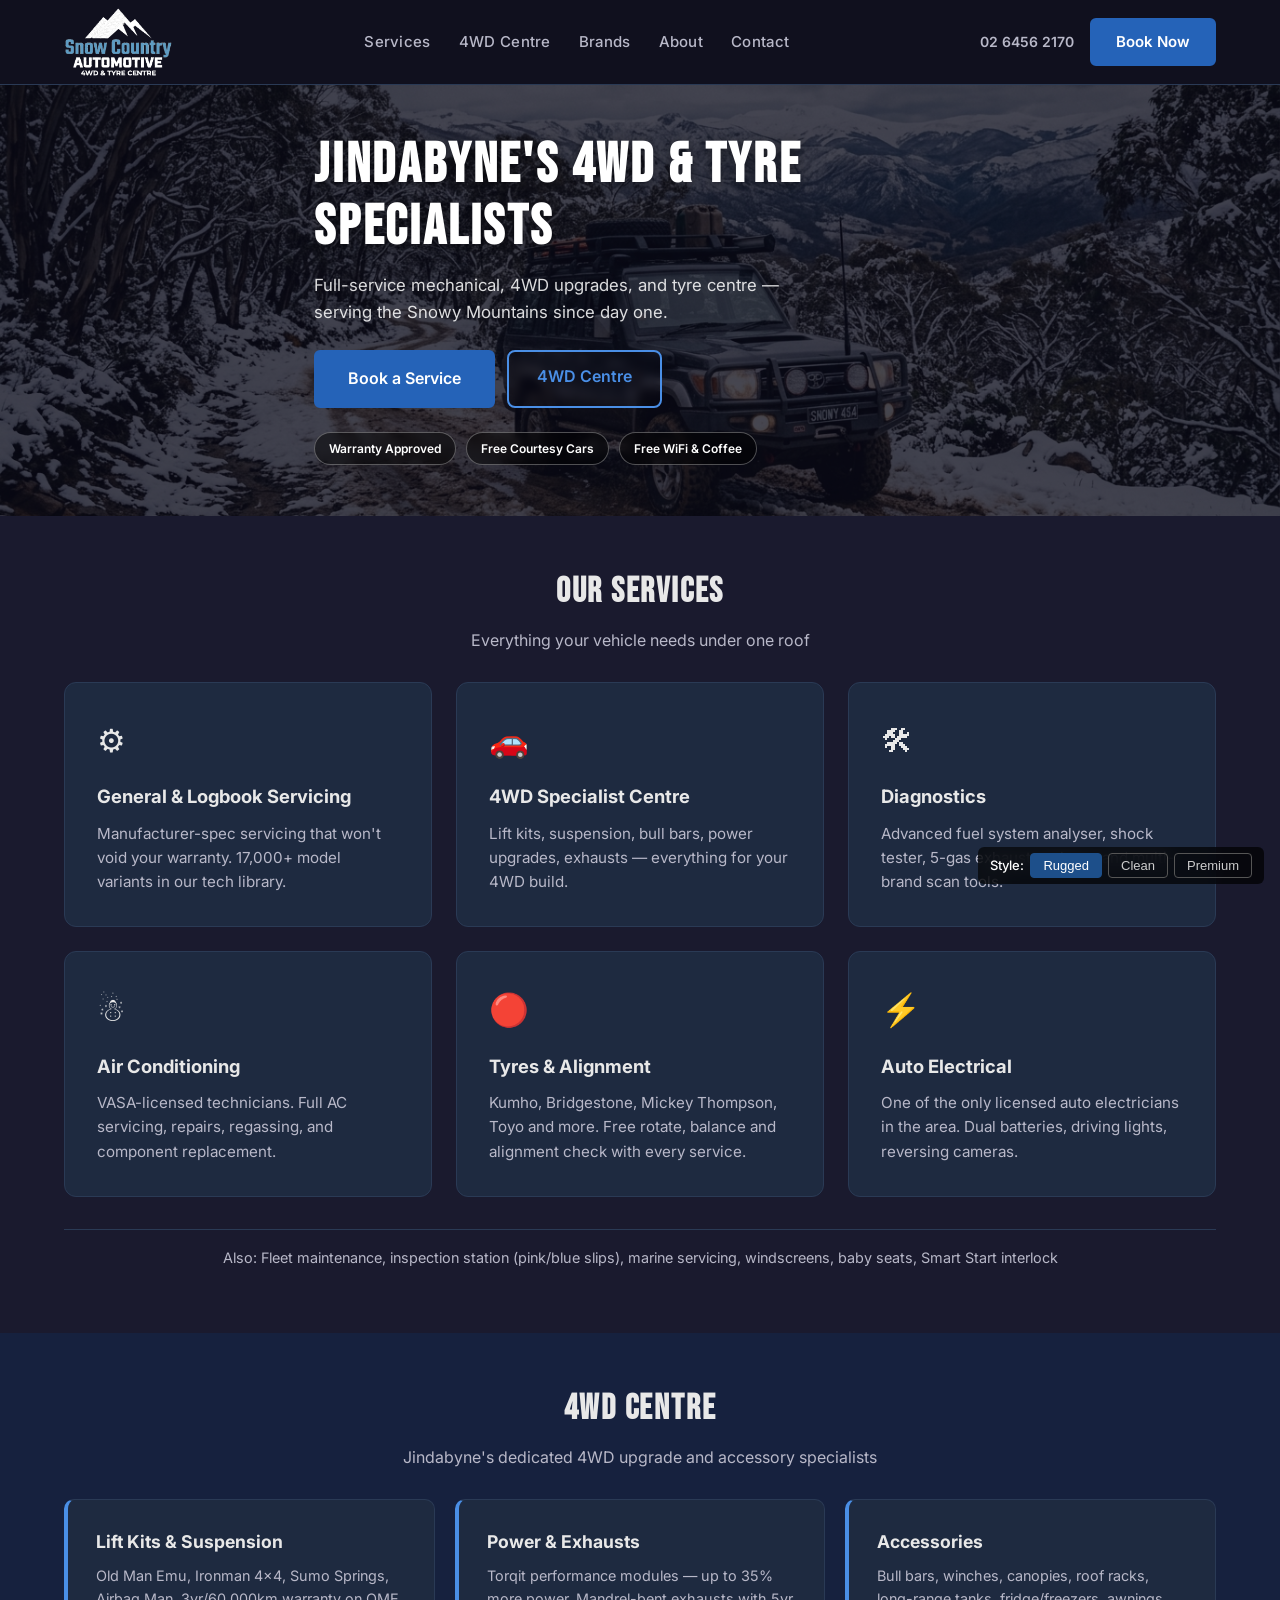
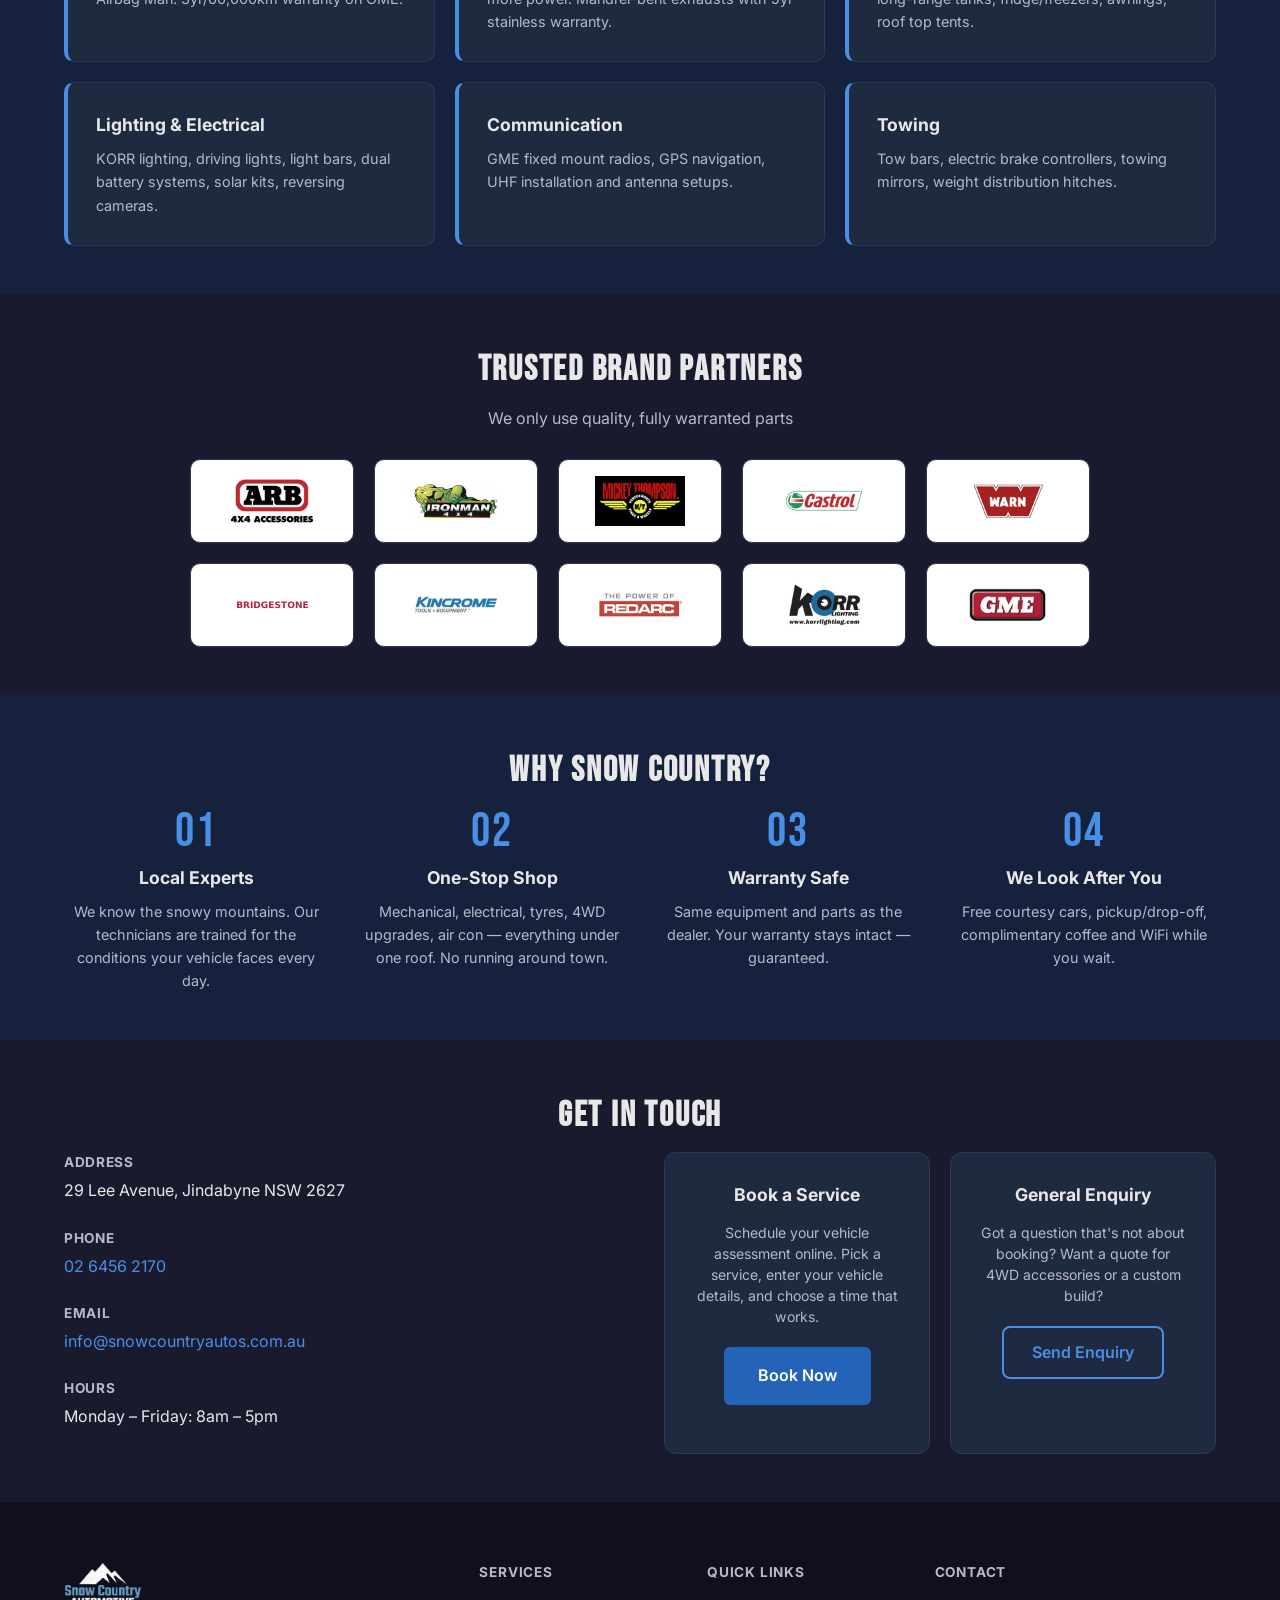
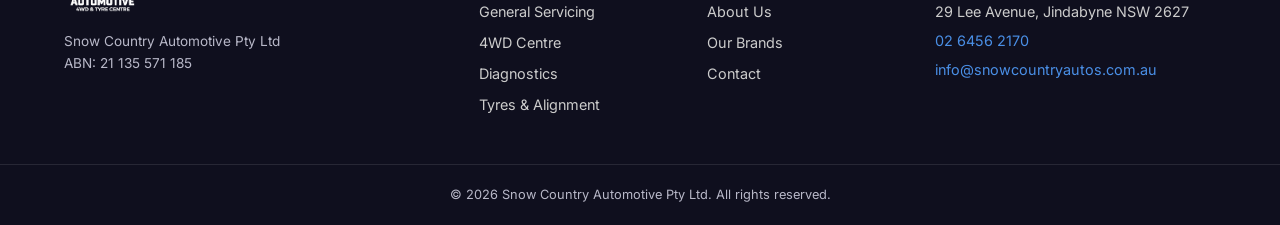
==== commit b4b1b7ef: "Separate contact form from homepage — new contact.html page - Homepage contact section: replaced inl" ====
--- a/index.html
+++ b/index.html
@@ -31,7 +31,7 @@
         <a href="#4wd">4WD Centre</a>
         <a href="#brands">Brands</a>
         <a href="#about">About</a>
-        <a href="#contact">Contact</a>
+        <a href="contact.html">Contact</a>
       </nav>
       <div class="header-cta">
         <a href="tel:0264562170" class="phone-link">02 6456 2170</a>
@@ -230,25 +230,18 @@
             <p>Monday – Friday: 8am – 5pm</p>
           </div>
         </div>
-        <form class="contact-form" onsubmit="event.preventDefault(); alert('Booking form — coming soon!')">
-          <input type="text" placeholder="Your Name" required>
-          <input type="email" placeholder="Email Address" required>
-          <input type="tel" placeholder="Phone Number">
-          <select aria-label="Select service type">
-            <option value="">Select Service...</option>
-            <option>General Service</option>
-            <option>Logbook Service</option>
-            <option>4WD Upgrade / Accessories</option>
-            <option>Tyres & Alignment</option>
-            <option>Diagnostics</option>
-            <option>Air Conditioning</option>
-            <option>Auto Electrical</option>
-            <option>Inspection (Pink/Blue Slip)</option>
-            <option>Other</option>
-          </select>
-          <textarea placeholder="Tell us about your vehicle and what you need..." rows="4"></textarea>
-          <button type="submit" class="btn btn-primary btn-lg">Send Enquiry</button>
-        </form>
+        <div class="contact-cta">
+          <div class="contact-cta-card">
+            <h3>Book a Service</h3>
+            <p>Schedule your vehicle assessment online. Pick a service, enter your vehicle details, and choose a time that works.</p>
+            <a href="book.html" class="btn btn-primary btn-lg">Book Now</a>
+          </div>
+          <div class="contact-cta-card">
+            <h3>General Enquiry</h3>
+            <p>Got a question that's not about booking? Want a quote for 4WD accessories or a custom build?</p>
+            <a href="contact.html" class="btn btn-outline btn-lg">Send Enquiry</a>
+          </div>
+        </div>
       </div>
     </div>
   </section>
--- a/styles.css
+++ b/styles.css
@@ -256,6 +256,23 @@
 .contact-form input::placeholder, .contact-form textarea::placeholder { color: var(--text-muted); }
 .contact-form select { cursor: pointer; }
 
+/* Contact CTA cards (replace inline form) */
+.contact-cta { display: grid; grid-template-columns: 1fr 1fr; gap: 20px; }
+.contact-cta-card {
+  background: var(--card-bg); border: 1px solid var(--card-border);
+  border-radius: 12px; padding: 28px; text-align: center;
+  display: flex; flex-direction: column; align-items: center; gap: 12px;
+}
+.contact-cta-card h3 { font-size: 1.1rem; font-weight: 700; }
+.contact-cta-card p { color: var(--text-muted); font-size: 0.88rem; line-height: 1.5; margin-bottom: 8px; }
+.btn-outline {
+  background: transparent; border: 2px solid var(--primary);
+  color: var(--primary); padding: 12px 28px; border-radius: 8px;
+  font-weight: 600; cursor: pointer; text-decoration: none; display: inline-block;
+  transition: all 0.2s;
+}
+.btn-outline:hover { background: var(--primary); color: #fff; }
+
 /* --- Footer --- */
 .site-footer { background: var(--footer-bg); padding: 60px 0 0; }
 .footer-inner {
@@ -292,6 +309,7 @@
   .hero { min-height: 40vh; margin-top: 84px; }
   .hero-title { font-size: 2.2rem; }
   .contact-grid { grid-template-columns: 1fr; }
+  .contact-cta { grid-template-columns: 1fr; }
   .footer-inner { grid-template-columns: 1fr 1fr; }
   .services-grid { grid-template-columns: 1fr; }
   .theme-switcher { bottom: 12px; right: 12px; font-size: 11px; padding: 4px 8px; opacity: 0.7; }
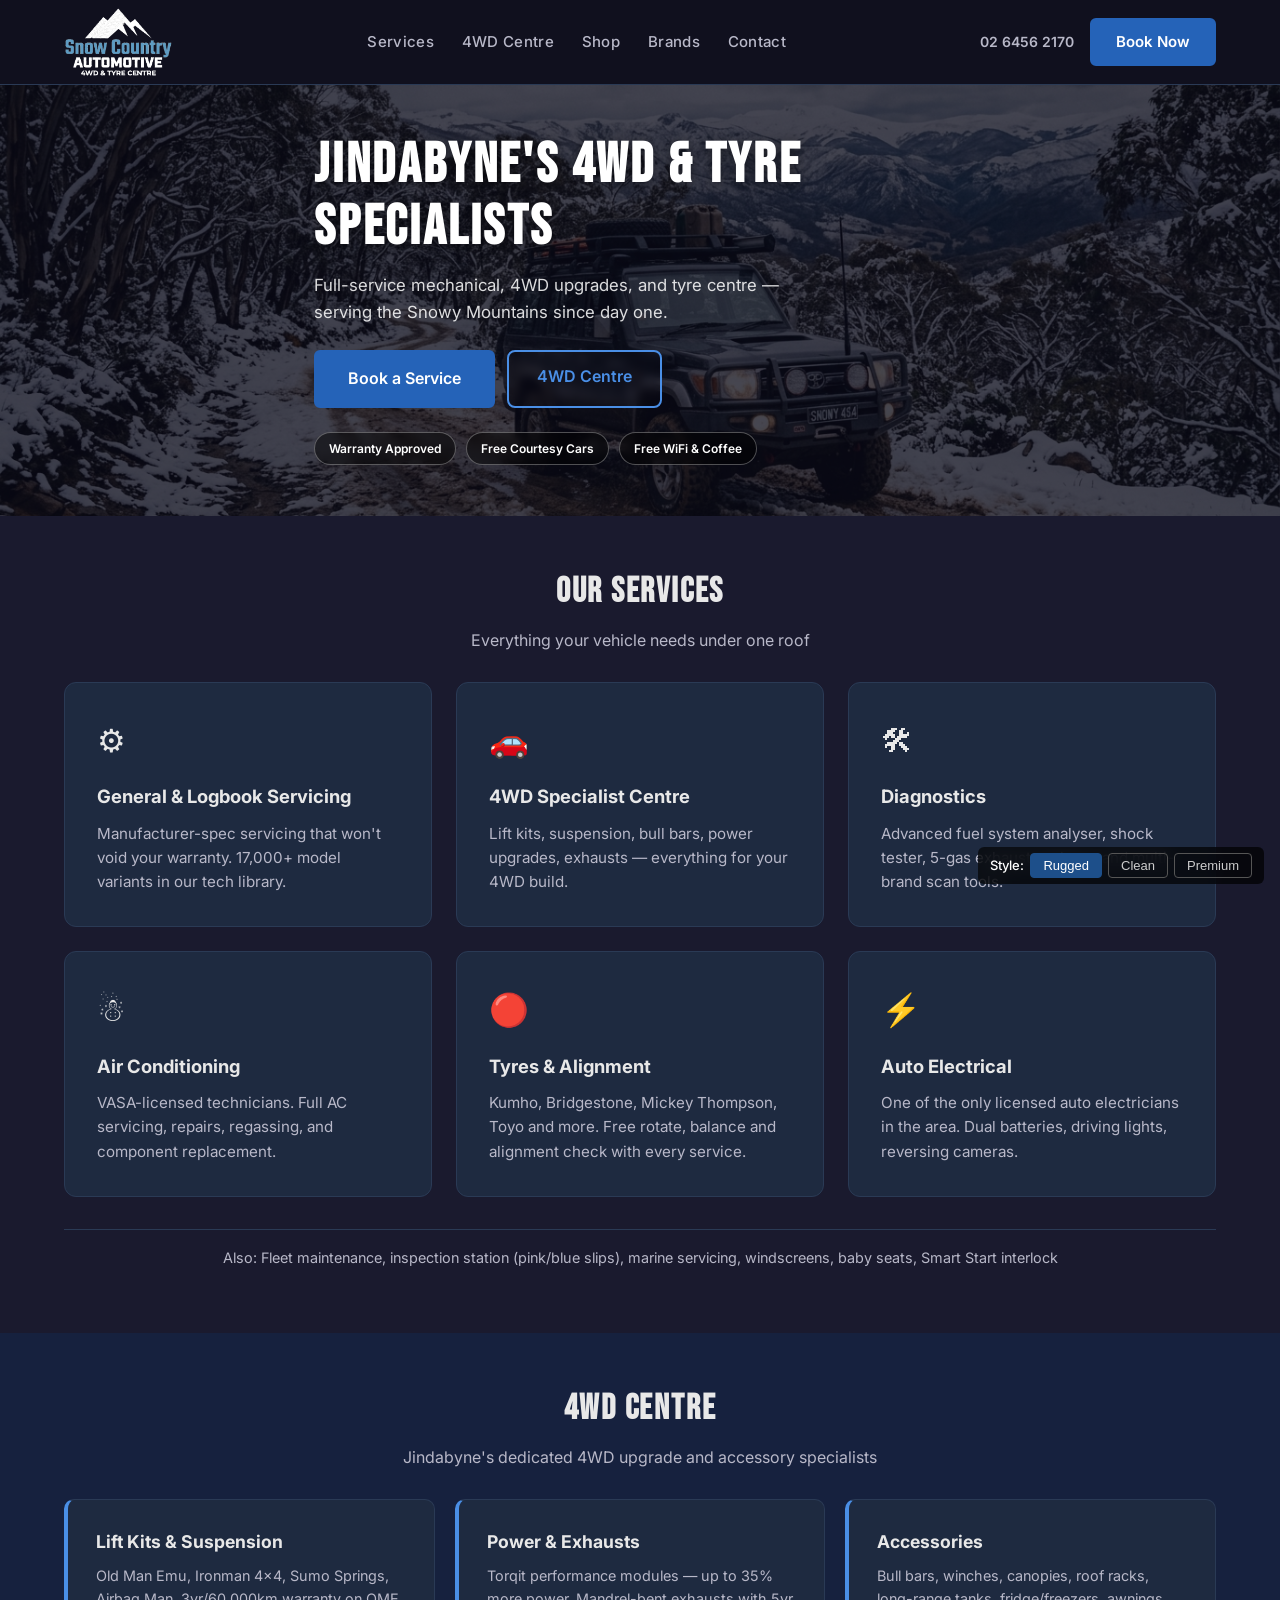
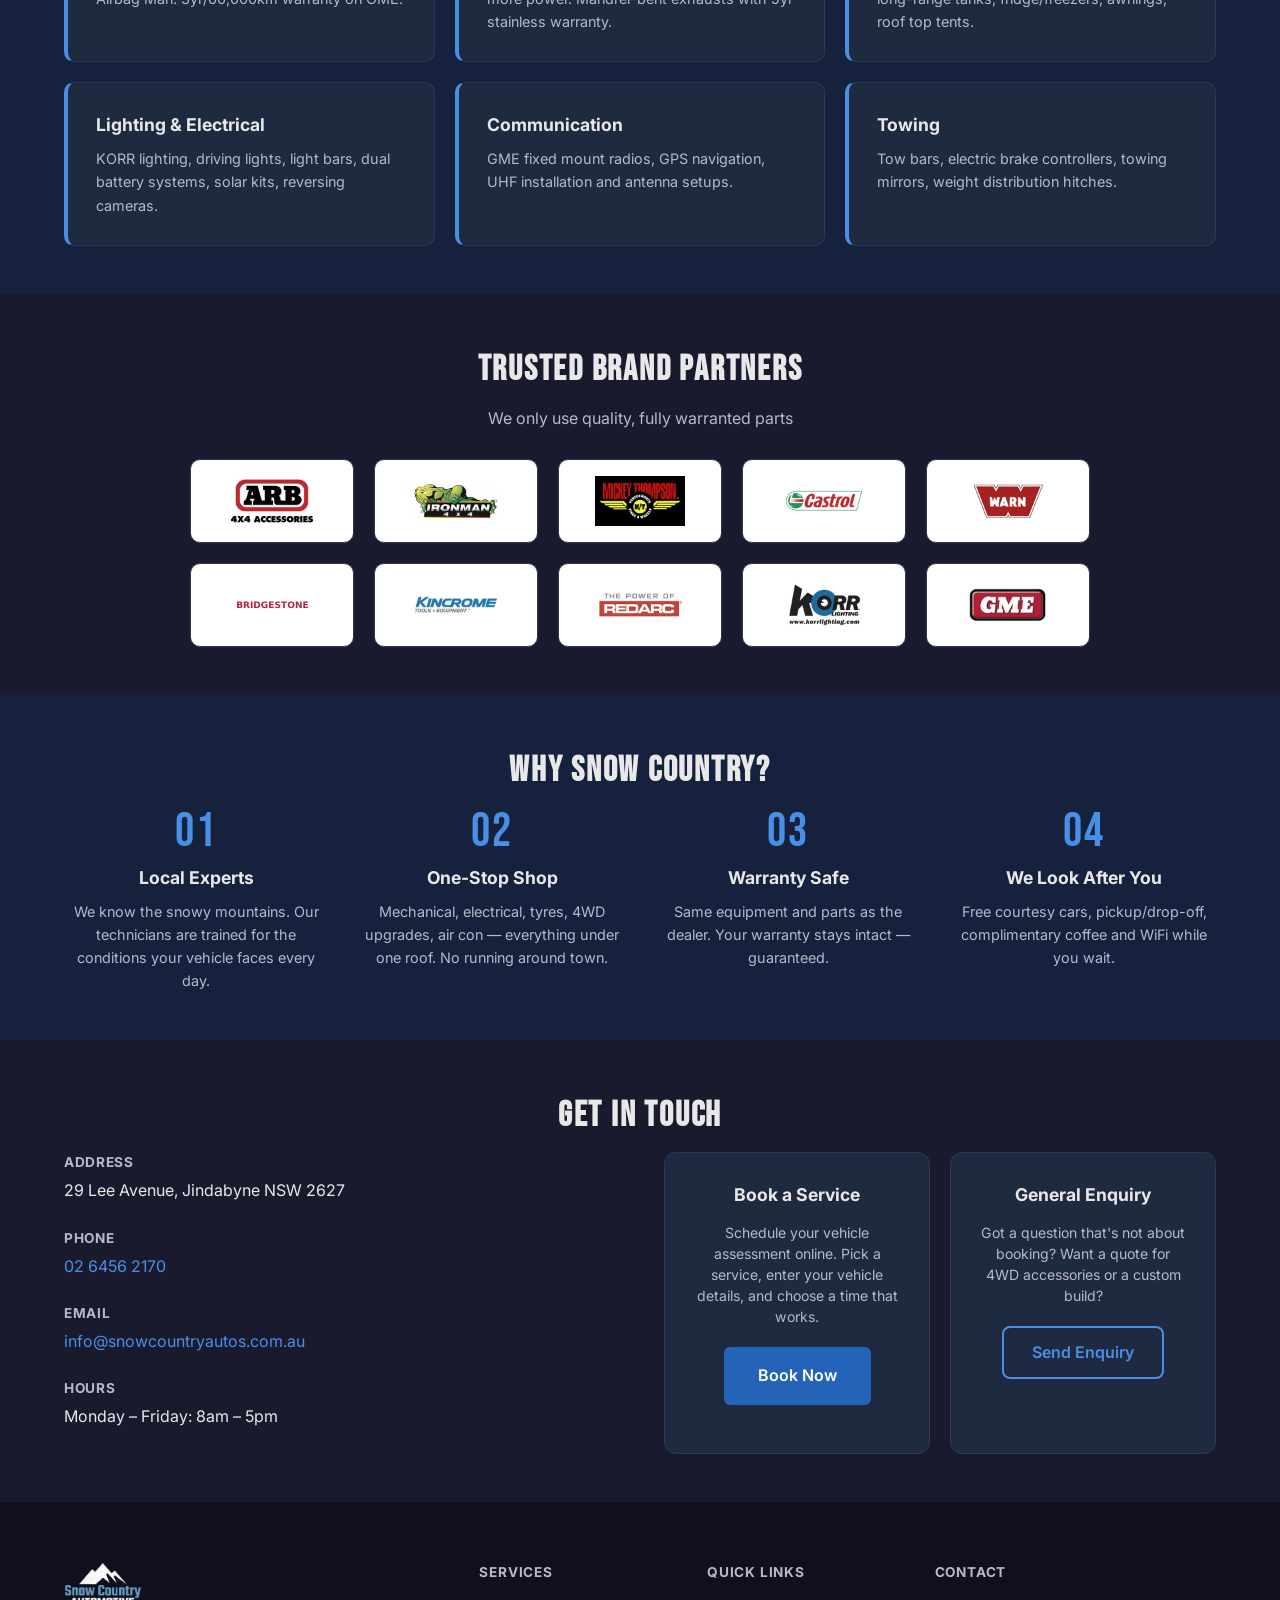
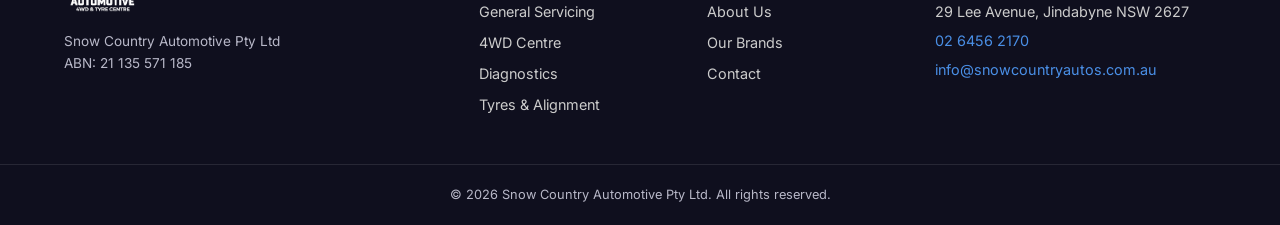
==== commit 6bdd79fd: "Sprint 2 Phase 1: Shop page with 20 products, cart, filters - shop.html: full catalogue with categor" ====
--- a/index.html
+++ b/index.html
@@ -29,8 +29,8 @@
       <nav class="main-nav">
         <a href="#services">Services</a>
         <a href="#4wd">4WD Centre</a>
+        <a href="shop.html">Shop</a>
         <a href="#brands">Brands</a>
-        <a href="#about">About</a>
         <a href="contact.html">Contact</a>
       </nav>
       <div class="header-cta">
@@ -264,7 +264,7 @@
         <h4>Quick Links</h4>
         <a href="#about">About Us</a>
         <a href="#brands">Our Brands</a>
-        <a href="#contact">Contact</a>
+        <a href="contact.html">Contact</a>
       </div>
       <div class="footer-contact">
         <h4>Contact</h4>
